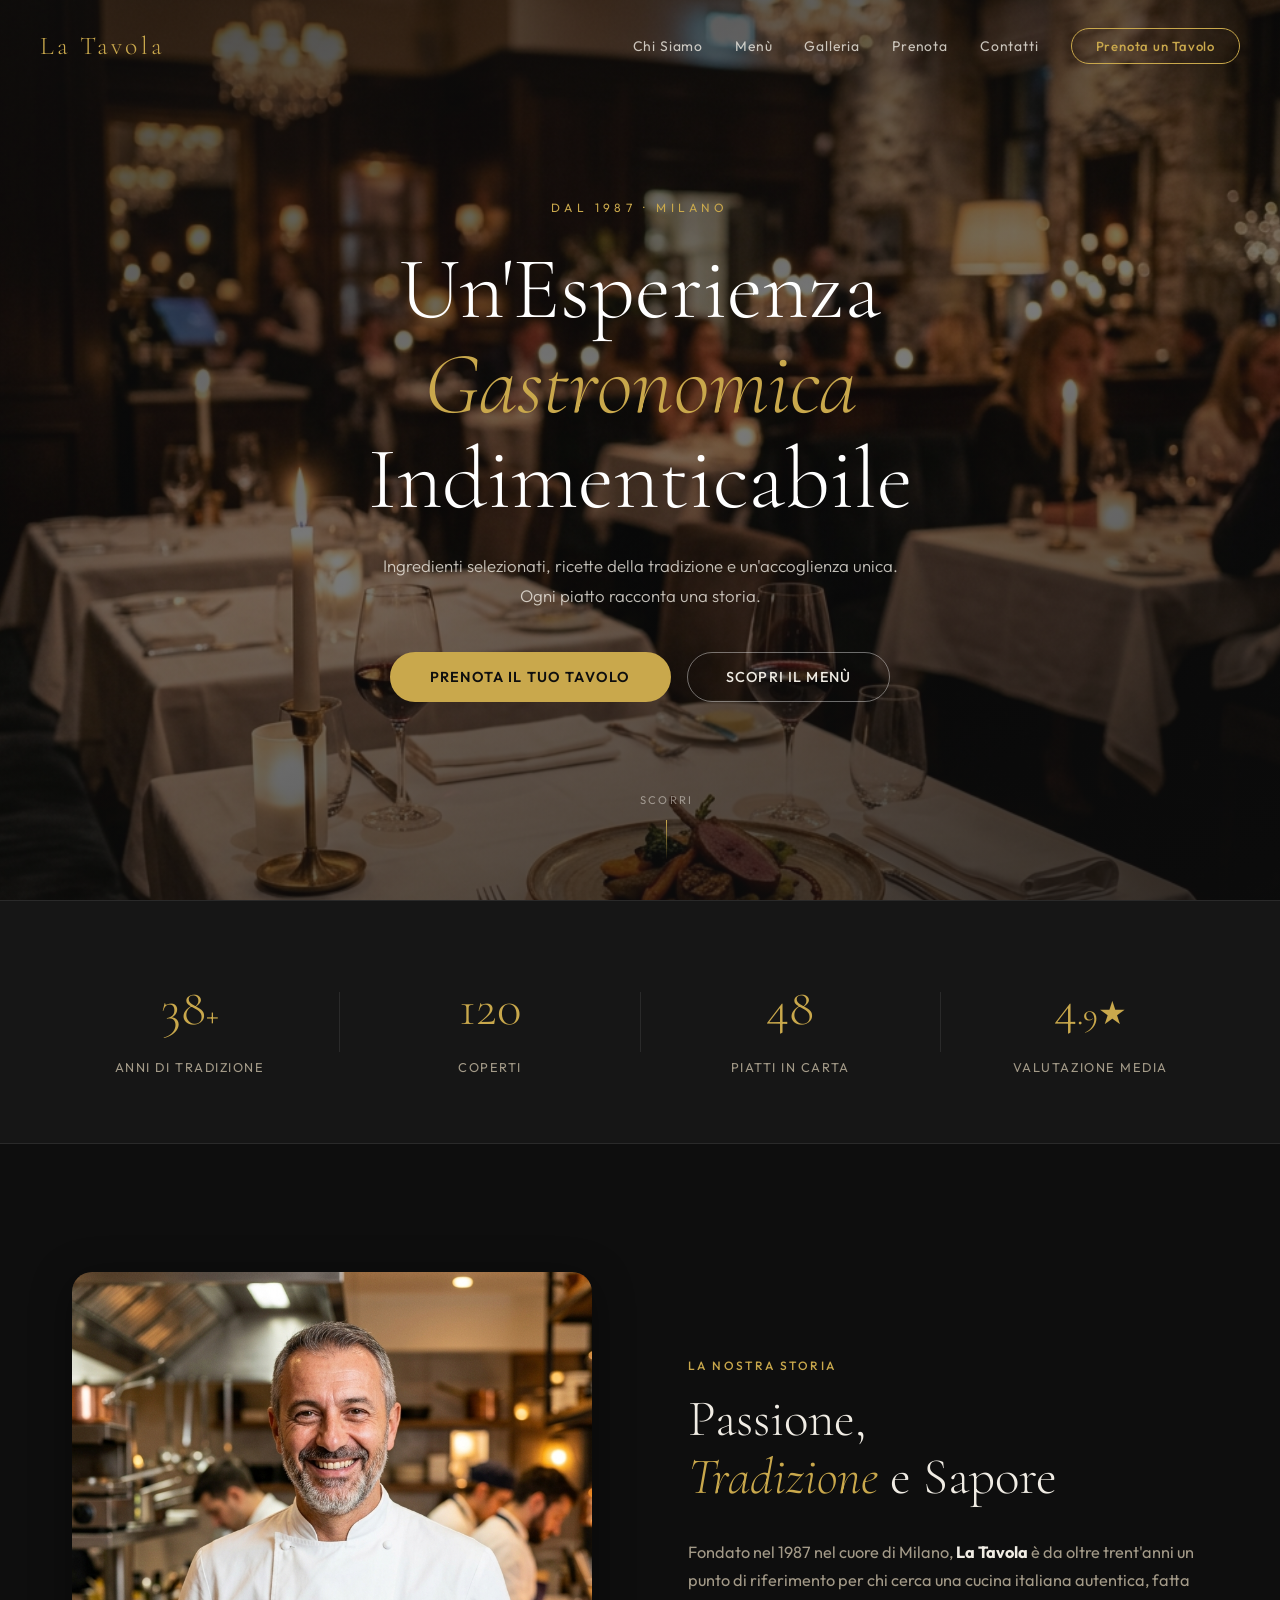
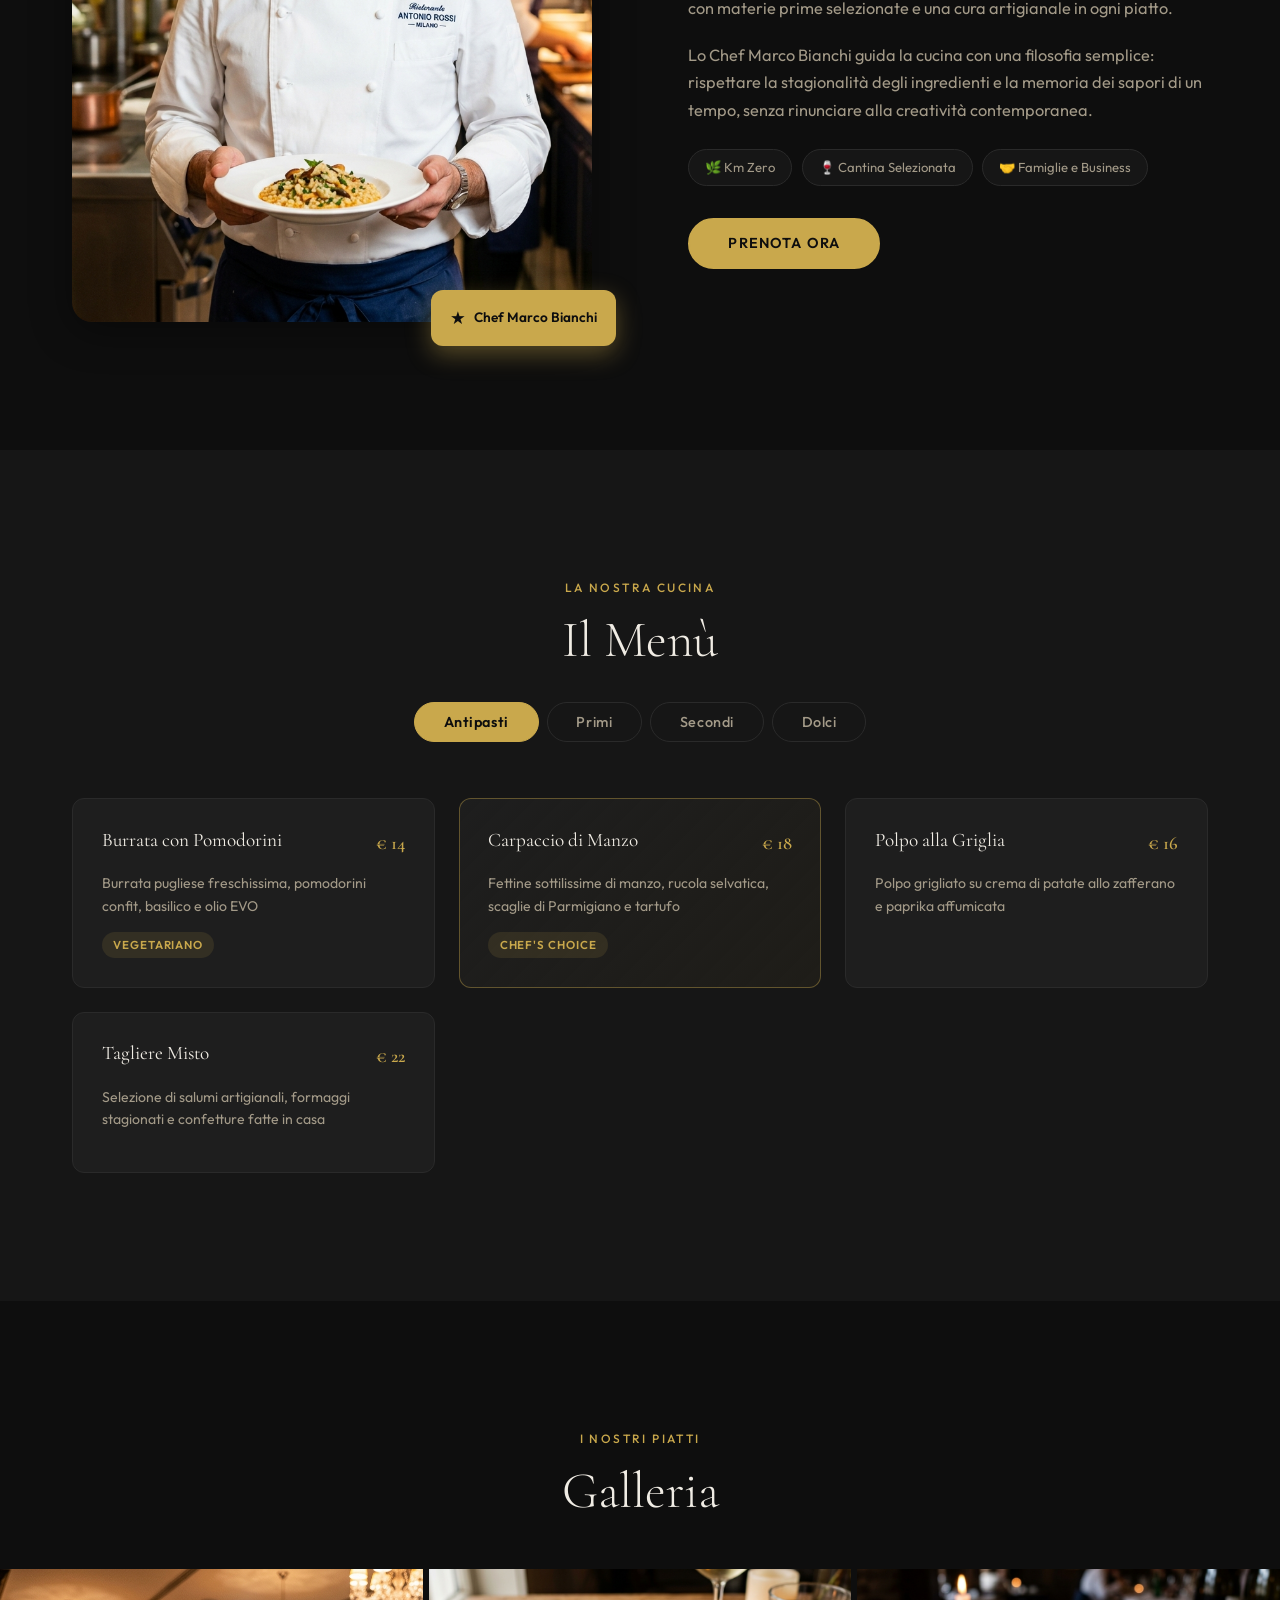
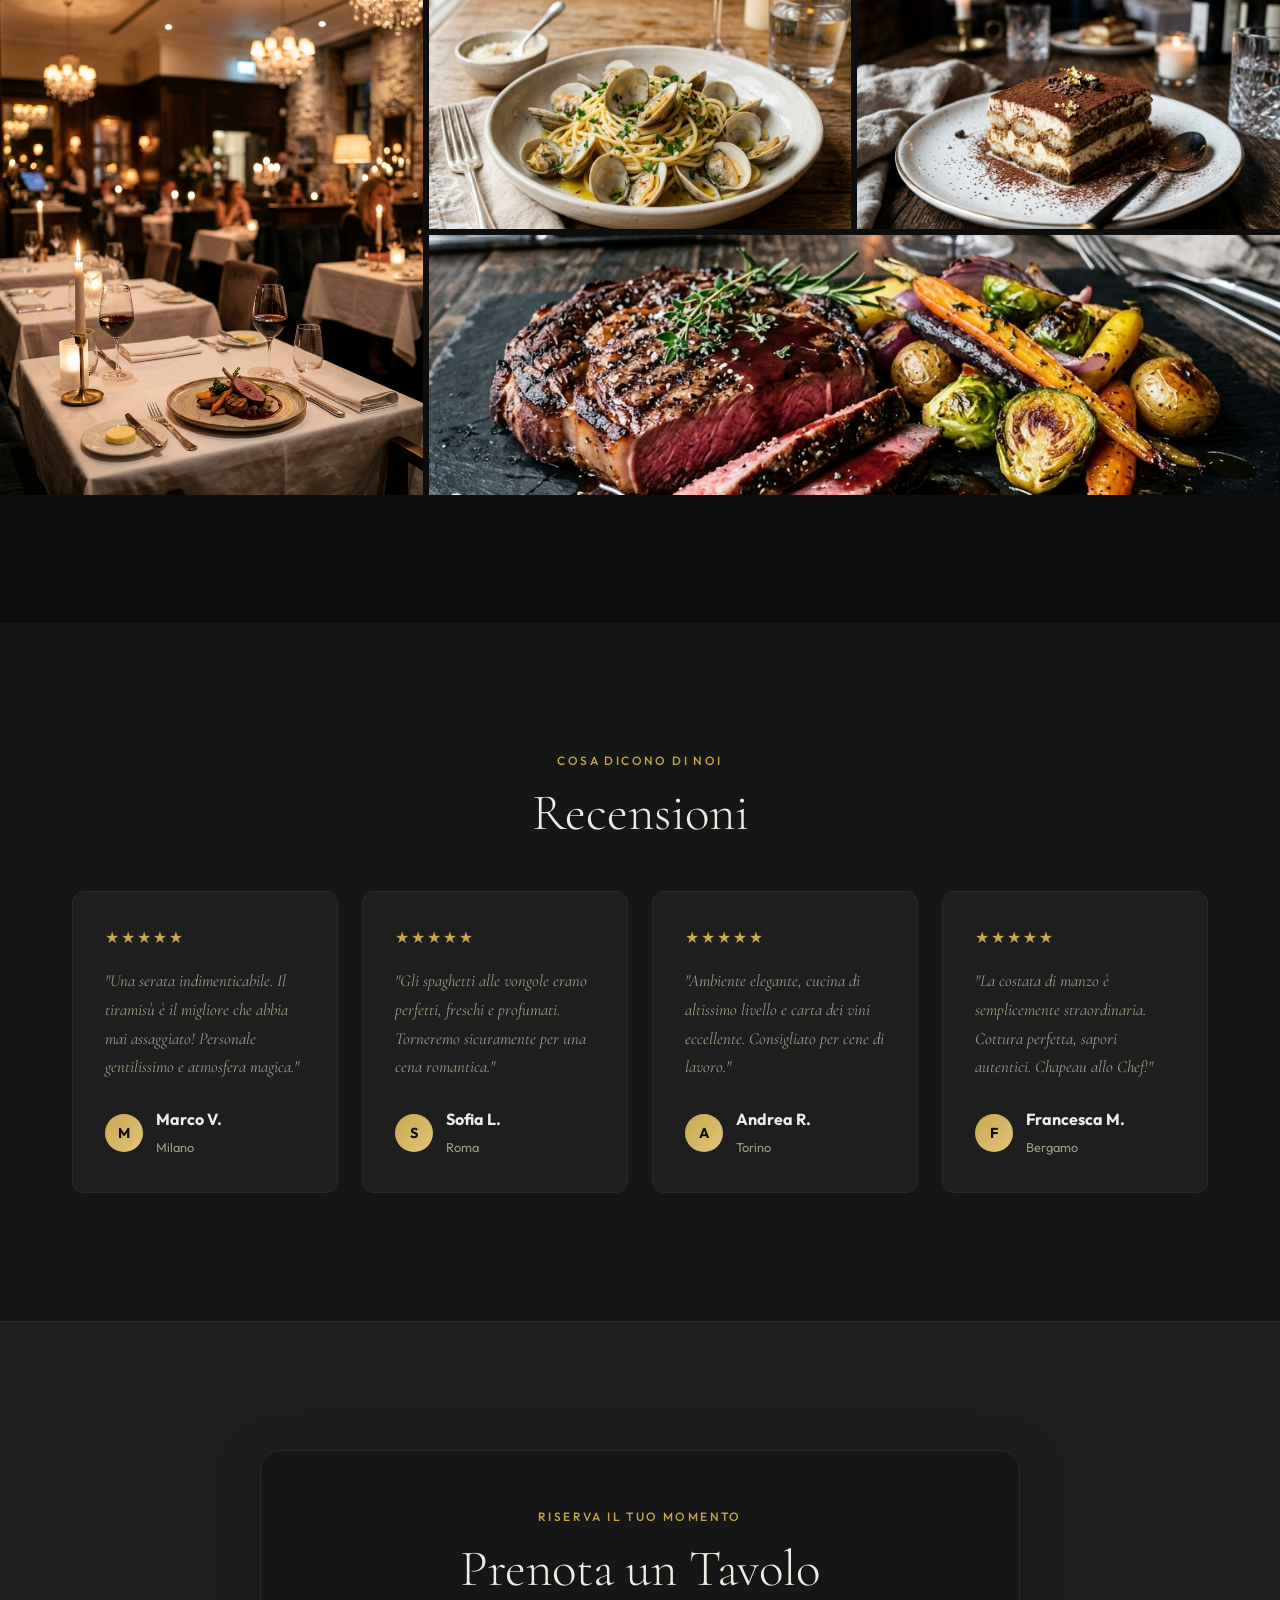
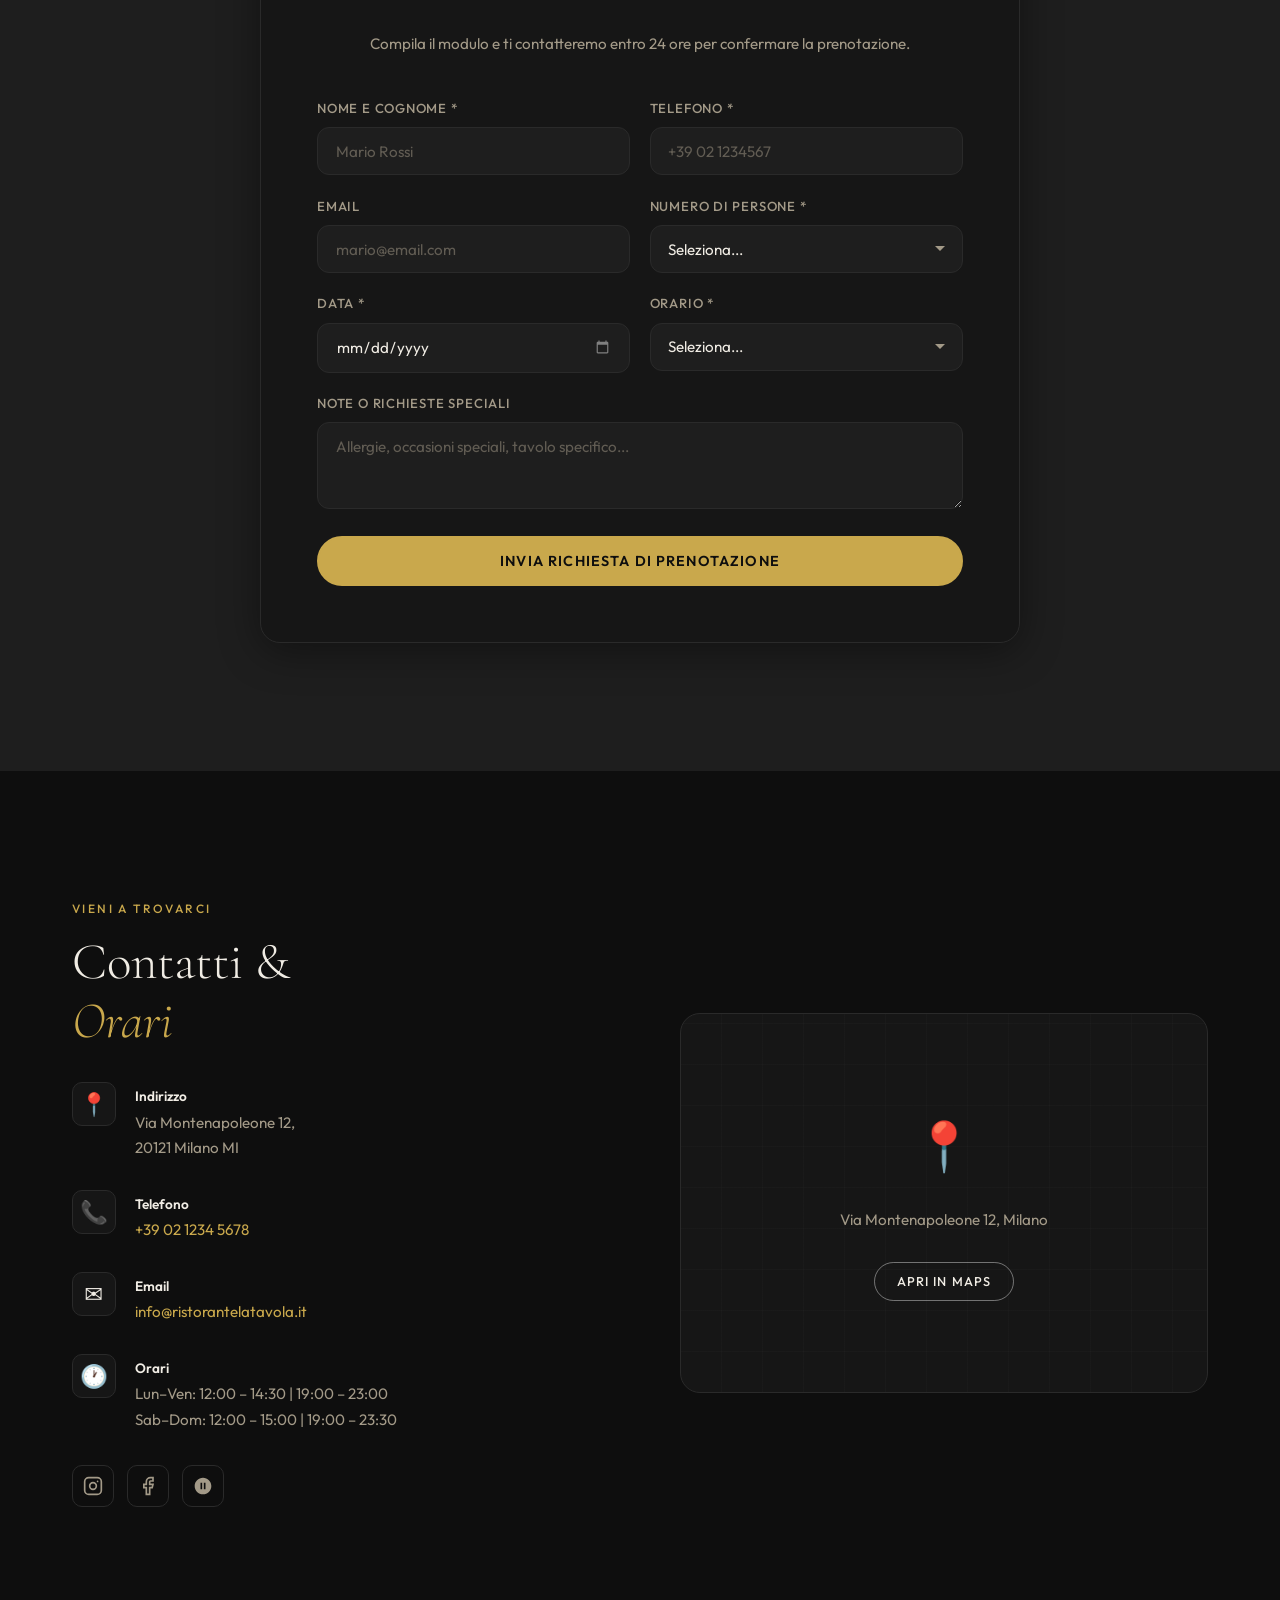
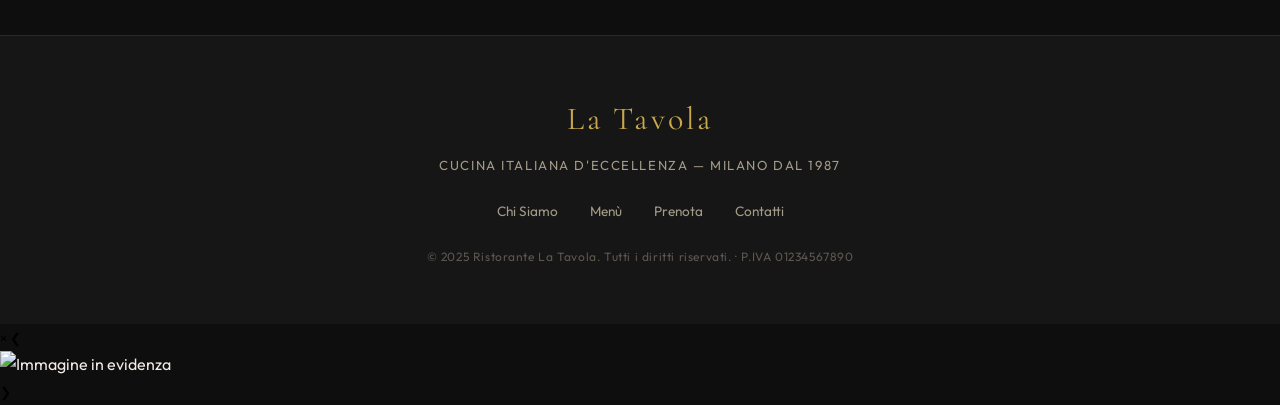
==== index.html @ b72cab9e "Initial commit: Sito Ristorante La Tavola con galleria interattiva" ====
<!DOCTYPE html>
<html lang="it">
<head>
  <meta charset="UTF-8" />
  <meta name="viewport" content="width=device-width, initial-scale=1.0" />
  <title>Ristorante La Tavola — Cucina Italiana d'Eccellenza</title>
  <meta name="description" content="Ristorante La Tavola: cucina italiana autentica nel cuore della città. Prenota il tuo tavolo e vivi un'esperienza gastronomica indimenticabile." />
  <link rel="preconnect" href="https://fonts.googleapis.com" />
  <link rel="preconnect" href="https://fonts.gstatic.com" crossorigin />
  <link href="https://fonts.googleapis.com/css2?family=Cormorant+Garamond:ital,wght@0,300;0,400;0,600;1,300;1,400&family=Outfit:wght@300;400;500;600&display=swap" rel="stylesheet" />
  <link rel="stylesheet" href="style.css" />
</head>
<body>

  <!-- ═══════════════════════════════ NAVBAR ═══════════════════════════════ -->
  <nav class="navbar" id="navbar">
    <div class="nav-inner">
      <a class="nav-logo" href="#hero">La Tavola</a>
      <ul class="nav-links" id="nav-links">
        <li><a href="#about">Chi Siamo</a></li>
        <li><a href="#menu">Menù</a></li>
        <li><a href="#gallery">Galleria</a></li>
        <li><a href="#reservation">Prenota</a></li>
        <li><a href="#contact">Contatti</a></li>
      </ul>
      <button class="nav-cta" onclick="scrollToSection('reservation')">Prenota un Tavolo</button>
      <button class="hamburger" id="hamburger" aria-label="Menu" onclick="toggleMenu()">
        <span></span><span></span><span></span>
      </button>
    </div>
  </nav>

  <!-- ═══════════════════════════════ HERO ════════════════════════════════ -->
  <section class="hero" id="hero">
    <div class="hero-overlay"></div>
    <img class="hero-bg" src="images/hero.png" alt="Sala del ristorante La Tavola" loading="eager" />
    <div class="hero-content">
      <p class="hero-eyebrow">Dal 1987 · Milano</p>
      <h1 class="hero-title">Un'Esperienza<br /><em>Gastronomica</em><br />Indimenticabile</h1>
      <p class="hero-sub">Ingredienti selezionati, ricette della tradizione e un'accoglienza unica.<br />Ogni piatto racconta una storia.</p>
      <div class="hero-actions">
        <button class="btn-primary" onclick="scrollToSection('reservation')">Prenota il Tuo Tavolo</button>
        <button class="btn-ghost" onclick="scrollToSection('menu')">Scopri il Menù</button>
      </div>
    </div>
    <div class="hero-scroll-hint">
      <span>Scorri</span>
      <div class="scroll-line"></div>
    </div>
  </section>

  <!-- ═══════════════════════════════ STATS ═══════════════════════════════ -->
  <section class="stats-bar">
    <div class="stats-inner">
      <div class="stat-item">
        <span class="stat-num" data-target="38">0</span><span class="stat-suffix">+</span>
        <p>Anni di Tradizione</p>
      </div>
      <div class="stat-divider"></div>
      <div class="stat-item">
        <span class="stat-num" data-target="120">0</span><span class="stat-suffix"></span>
        <p>Coperti</p>
      </div>
      <div class="stat-divider"></div>
      <div class="stat-item">
        <span class="stat-num" data-target="48">0</span><span class="stat-suffix"></span>
        <p>Piatti in Carta</p>
      </div>
      <div class="stat-divider"></div>
      <div class="stat-item">
        <span class="stat-num" data-target="4">0</span><span class="stat-suffix">.9★</span>
        <p>Valutazione Media</p>
      </div>
    </div>
  </section>

  <!-- ═══════════════════════════════ ABOUT ═══════════════════════════════ -->
  <section class="about" id="about">
    <div class="container">
      <div class="about-grid">
        <div class="about-img-wrap">
          <img src="images/chef.png" alt="Lo Chef Marco Bianchi" class="about-img" loading="lazy" />
          <div class="about-badge">
            <span class="badge-icon">★</span>
            <span>Chef Marco Bianchi</span>
          </div>
        </div>
        <div class="about-text">
          <p class="section-eyebrow">La Nostra Storia</p>
          <h2 class="section-title">Passione,<br /><em>Tradizione</em> e Sapore</h2>
          <p class="about-desc">Fondato nel 1987 nel cuore di Milano, <strong>La Tavola</strong> è da oltre trent'anni un punto di riferimento per chi cerca una cucina italiana autentica, fatta con materie prime selezionate e una cura artigianale in ogni piatto.</p>
          <p class="about-desc">Lo Chef Marco Bianchi guida la cucina con una filosofia semplice: rispettare la stagionalità degli ingredienti e la memoria dei sapori di un tempo, senza rinunciare alla creatività contemporanea.</p>
          <div class="about-values">
            <div class="value-pill">🌿 Km Zero</div>
            <div class="value-pill">🍷 Cantina Selezionata</div>
            <div class="value-pill">🤝 Famiglie e Business</div>
          </div>
          <button class="btn-primary" onclick="scrollToSection('reservation')" style="margin-top:2rem">Prenota Ora</button>
        </div>
      </div>
    </div>
  </section>

  <!-- ═══════════════════════════════ MENU ════════════════════════════════ -->
  <section class="menu-section" id="menu">
    <div class="container">
      <p class="section-eyebrow center">La Nostra Cucina</p>
      <h2 class="section-title center">Il Menù</h2>
      <div class="menu-tabs" role="tablist">
        <button class="tab-btn active" role="tab" onclick="switchTab(this,'antipasti')" id="tab-antipasti">Antipasti</button>
        <button class="tab-btn" role="tab" onclick="switchTab(this,'primi')" id="tab-primi">Primi</button>
        <button class="tab-btn" role="tab" onclick="switchTab(this,'secondi')" id="tab-secondi">Secondi</button>
        <button class="tab-btn" role="tab" onclick="switchTab(this,'dolci')" id="tab-dolci">Dolci</button>
      </div>

      <!-- Antipasti -->
      <div class="tab-panel active" id="antipasti">
        <div class="menu-cards">
          <div class="menu-card">
            <div class="menu-card-header">
              <h3>Burrata con Pomodorini</h3>
              <span class="price">€ 14</span>
            </div>
            <p>Burrata pugliese freschissima, pomodorini confit, basilico e olio EVO</p>
            <span class="menu-tag">Vegetariano</span>
          </div>
          <div class="menu-card featured">
            <div class="menu-card-header">
              <h3>Carpaccio di Manzo</h3>
              <span class="price">€ 18</span>
            </div>
            <p>Fettine sottilissime di manzo, rucola selvatica, scaglie di Parmigiano e tartufo</p>
            <span class="menu-tag">Chef's Choice</span>
          </div>
          <div class="menu-card">
            <div class="menu-card-header">
              <h3>Polpo alla Griglia</h3>
              <span class="price">€ 16</span>
            </div>
            <p>Polpo grigliato su crema di patate allo zafferano e paprika affumicata</p>
          </div>
          <div class="menu-card">
            <div class="menu-card-header">
              <h3>Tagliere Misto</h3>
              <span class="price">€ 22</span>
            </div>
            <p>Selezione di salumi artigianali, formaggi stagionati e confetture fatte in casa</p>
          </div>
        </div>
      </div>

      <!-- Primi -->
      <div class="tab-panel" id="primi">
        <div class="menu-cards">
          <div class="menu-card featured" style="--img:url('images/pasta.png')">
            <div class="menu-card-header">
              <h3>Spaghetti alle Vongole</h3>
              <span class="price">€ 22</span>
            </div>
            <p>Spaghetti di Gragnano, vongole veraci, prezzemolo e aglio DOP</p>
            <span class="menu-tag">Chef's Choice</span>
          </div>
          <div class="menu-card">
            <div class="menu-card-header">
              <h3>Risotto ai Funghi Porcini</h3>
              <span class="price">€ 20</span>
            </div>
            <p>Riso Carnaroli, porcini freschi o secchi, burro di malga e Parmigiano 36 mesi</p>
            <span class="menu-tag">Vegetariano</span>
          </div>
          <div class="menu-card">
            <div class="menu-card-header">
              <h3>Tagliatelle al Ragù</h3>
              <span class="price">€ 18</span>
            </div>
            <p>Pasta all'uovo sfogliata a mano, ragù di carne mista cotto 6 ore</p>
          </div>
          <div class="menu-card">
            <div class="menu-card-header">
              <h3>Pasta e Fagioli</h3>
              <span class="price">€ 15</span>
            </div>
            <p>Ricetta della tradizione, fagioli borlotti, rosmarino e olio piccante</p>
          </div>
        </div>
      </div>

      <!-- Secondi -->
      <div class="tab-panel" id="secondi">
        <div class="menu-cards">
          <div class="menu-card featured">
            <div class="menu-card-header">
              <h3>Costata di Manzo</h3>
              <span class="price">€ 38</span>
            </div>
            <p>Costata irlandese alla griglia con verdure arrostite e riduzione al vino rosso</p>
            <span class="menu-tag">Chef's Choice</span>
          </div>
          <div class="menu-card">
            <div class="menu-card-header">
              <h3>Branzino al Cartoccio</h3>
              <span class="price">€ 28</span>
            </div>
            <p>Branzino del Mediterraneo, capperi, olive, pomodorini e erbe aromatiche</p>
          </div>
          <div class="menu-card">
            <div class="menu-card-header">
              <h3>Pollo alla Cacciatora</h3>
              <span class="price">€ 22</span>
            </div>
            <p>Pollo ruspante, pomodoro, rosmarino, olive e peperoni aromatici</p>
          </div>
          <div class="menu-card">
            <div class="menu-card-header">
              <h3>Scaloppine al Limone</h3>
              <span class="price">€ 24</span>
            </div>
            <p>Vitello piemontese, succo di limone biologico, prezzemolo e capperi</p>
          </div>
        </div>
      </div>

      <!-- Dolci -->
      <div class="tab-panel" id="dolci">
        <div class="menu-cards">
          <div class="menu-card featured">
            <div class="menu-card-header">
              <h3>Tiramisù della Casa</h3>
              <span class="price">€ 10</span>
            </div>
            <p>Ricetta originale con savoiardi, mascarpone, caffè espresso e cacao amaro</p>
            <span class="menu-tag">Chef's Choice</span>
          </div>
          <div class="menu-card">
            <div class="menu-card-header">
              <h3>Panna Cotta</h3>
              <span class="price">€ 9</span>
            </div>
            <p>Panna cotta alla vaniglia Bourbon con coulis di frutti di bosco freschi</p>
            <span class="menu-tag">Vegetariano</span>
          </div>
          <div class="menu-card">
            <div class="menu-card-header">
              <h3>Cannolo Siciliano</h3>
              <span class="price">€ 8</span>
            </div>
            <p>Cialda croccante, ricotta di pecora, gocce di cioccolato e scorza d'arancio</p>
          </div>
          <div class="menu-card">
            <div class="menu-card-header">
              <h3>Selezione di Gelati</h3>
              <span class="price">€ 7</span>
            </div>
            <p>Tre palline di gelato artigianale del giorno con cialda e salsa calda</p>
          </div>
        </div>
      </div>
    </div>
  </section>

  <!-- ═══════════════════════════════ GALLERY ══════════════════════════════ -->
  <section class="gallery-section" id="gallery">
    <p class="section-eyebrow center">I Nostri Piatti</p>
    <h2 class="section-title center">Galleria</h2>
    <div class="gallery-grid">
      <div class="gallery-item tall" onclick="openLightbox('sala')">
        <img src="images/hero.png" alt="Sala ristorante" loading="lazy" />
        <div class="gallery-overlay"><span>La Sala</span></div>
      </div>
      <div class="gallery-item" onclick="openLightbox('vongole')">
        <img src="images/pasta.png" alt="Spaghetti alle vongole" loading="lazy" />
        <div class="gallery-overlay"><span>Spaghetti alle Vongole</span></div>
      </div>
      <div class="gallery-item" onclick="openLightbox('tiramisu')">
        <img src="images/dessert.png" alt="Tiramisù" loading="lazy" />
        <div class="gallery-overlay"><span>Tiramisù della Casa</span></div>
      </div>
      <div class="gallery-item wide" onclick="openLightbox('costata')">
        <img src="images/steak.png" alt="Costata di manzo" loading="lazy" />
        <div class="gallery-overlay"><span>Costata di Manzo</span></div>
      </div>
    </div>
  </section>

  <!-- ═══════════════════════════════ REVIEWS ════════════════════════════ -->
  <section class="reviews-section">
    <div class="container">
      <p class="section-eyebrow center">Cosa Dicono di Noi</p>
      <h2 class="section-title center">Recensioni</h2>
      <div class="reviews-track" id="reviews-track">
        <div class="review-card">
          <div class="review-stars">★★★★★</div>
          <p>"Una serata indimenticabile. Il tiramisù è il migliore che abbia mai assaggiato! Personale gentilissimo e atmosfera magica."</p>
          <div class="review-author">
            <div class="review-avatar">M</div>
            <div><strong>Marco V.</strong><br /><small>Milano</small></div>
          </div>
        </div>
        <div class="review-card">
          <div class="review-stars">★★★★★</div>
          <p>"Gli spaghetti alle vongole erano perfetti, freschi e profumati. Torneremo sicuramente per una cena romantica."</p>
          <div class="review-author">
            <div class="review-avatar">S</div>
            <div><strong>Sofia L.</strong><br /><small>Roma</small></div>
          </div>
        </div>
        <div class="review-card">
          <div class="review-stars">★★★★★</div>
          <p>"Ambiente elegante, cucina di altissimo livello e carta dei vini eccellente. Consigliato per cene di lavoro."</p>
          <div class="review-author">
            <div class="review-avatar">A</div>
            <div><strong>Andrea R.</strong><br /><small>Torino</small></div>
          </div>
        </div>
        <div class="review-card">
          <div class="review-stars">★★★★★</div>
          <p>"La costata di manzo è semplicemente straordinaria. Cottura perfetta, sapori autentici. Chapeau allo Chef!"</p>
          <div class="review-author">
            <div class="review-avatar">F</div>
            <div><strong>Francesca M.</strong><br /><small>Bergamo</small></div>
          </div>
        </div>
      </div>
      <div class="review-dots" id="review-dots"></div>
    </div>
  </section>

  <!-- ═══════════════════════════════ RESERVATION ══════════════════════════ -->
  <section class="reservation-section" id="reservation">
    <div class="reservation-overlay"></div>
    <div class="container">
      <div class="reservation-box">
        <p class="section-eyebrow center">Riserva il Tuo Momento</p>
        <h2 class="section-title center">Prenota un Tavolo</h2>
        <p class="reservation-sub center">Compila il modulo e ti contatteremo entro 24 ore per confermare la prenotazione.</p>
        <form class="reservation-form" id="reservation-form" onsubmit="handleReservation(event)">
          <div class="form-row">
            <div class="form-group">
              <label for="r-name">Nome e Cognome *</label>
              <input type="text" id="r-name" name="name" placeholder="Mario Rossi" required />
            </div>
            <div class="form-group">
              <label for="r-phone">Telefono *</label>
              <input type="tel" id="r-phone" name="phone" placeholder="+39 02 1234567" required />
            </div>
          </div>
          <div class="form-row">
            <div class="form-group">
              <label for="r-email">Email</label>
              <input type="email" id="r-email" name="email" placeholder="mario@email.com" />
            </div>
            <div class="form-group">
              <label for="r-guests">Numero di Persone *</label>
              <select id="r-guests" name="guests" required>
                <option value="">Seleziona...</option>
                <option value="1">1 Persona</option>
                <option value="2">2 Persone</option>
                <option value="3">3 Persone</option>
                <option value="4">4 Persone</option>
                <option value="5">5 Persone</option>
                <option value="6">6 Persone</option>
                <option value="7+">7+ Persone</option>
              </select>
            </div>
          </div>
          <div class="form-row">
            <div class="form-group">
              <label for="r-date">Data *</label>
              <input type="date" id="r-date" name="date" required />
            </div>
            <div class="form-group">
              <label for="r-time">Orario *</label>
              <select id="r-time" name="time" required>
                <option value="">Seleziona...</option>
                <option value="12:00">12:00</option>
                <option value="12:30">12:30</option>
                <option value="13:00">13:00</option>
                <option value="13:30">13:30</option>
                <option value="19:00">19:00</option>
                <option value="19:30">19:30</option>
                <option value="20:00">20:00</option>
                <option value="20:30">20:30</option>
                <option value="21:00">21:00</option>
                <option value="21:30">21:30</option>
              </select>
            </div>
          </div>
          <div class="form-group full-width">
            <label for="r-notes">Note o Richieste Speciali</label>
            <textarea id="r-notes" name="notes" rows="3" placeholder="Allergie, occasioni speciali, tavolo specifico..."></textarea>
          </div>
          <button type="submit" class="btn-primary btn-full" id="submit-btn">Invia Richiesta di Prenotazione</button>
        </form>
        <div class="form-success" id="form-success" style="display:none">
          <div class="success-icon">✓</div>
          <h3>Richiesta Inviata!</h3>
          <p>Grazie per aver scelto La Tavola. Ti contatteremo presto per confermare la tua prenotazione.</p>
        </div>
      </div>
    </div>
  </section>

  <!-- ═══════════════════════════════ CONTACT ══════════════════════════════ -->
  <section class="contact-section" id="contact">
    <div class="container">
      <div class="contact-grid">
        <div class="contact-info">
          <p class="section-eyebrow">Vieni a Trovarci</p>
          <h2 class="section-title">Contatti &<br /><em>Orari</em></h2>
          <div class="contact-items">
            <div class="contact-item">
              <div class="contact-icon">📍</div>
              <div>
                <strong>Indirizzo</strong>
                <p>Via Montenapoleone 12,<br />20121 Milano MI</p>
              </div>
            </div>
            <div class="contact-item">
              <div class="contact-icon">📞</div>
              <div>
                <strong>Telefono</strong>
                <p><a href="tel:+390212345678">+39 02 1234 5678</a></p>
              </div>
            </div>
            <div class="contact-item">
              <div class="contact-icon">✉️</div>
              <div>
                <strong>Email</strong>
                <p><a href="mailto:info@ristorantelatavola.it">info@ristorantelatavola.it</a></p>
              </div>
            </div>
            <div class="contact-item">
              <div class="contact-icon">🕐</div>
              <div>
                <strong>Orari</strong>
                <p>Lun–Ven: 12:00 – 14:30 | 19:00 – 23:00<br />Sab–Dom: 12:00 – 15:00 | 19:00 – 23:30</p>
              </div>
            </div>
          </div>
          <div class="social-links">
            <a href="#" class="social-btn" aria-label="Instagram">
              <svg viewBox="0 0 24 24" fill="none" stroke="currentColor" stroke-width="2" width="20" height="20"><rect x="2" y="2" width="20" height="20" rx="5"/><circle cx="12" cy="12" r="4"/><circle cx="17.5" cy="6.5" r="1" fill="currentColor" stroke="none"/></svg>
            </a>
            <a href="#" class="social-btn" aria-label="Facebook">
              <svg viewBox="0 0 24 24" fill="none" stroke="currentColor" stroke-width="2" width="20" height="20"><path d="M18 2h-3a5 5 0 0 0-5 5v3H7v4h3v8h4v-8h3l1-4h-4V7a1 1 0 0 1 1-1h3z"/></svg>
            </a>
            <a href="#" class="social-btn" aria-label="TripAdvisor">
              <svg viewBox="0 0 24 24" fill="currentColor" width="20" height="20"><path d="M12 2C6.48 2 2 6.48 2 12s4.48 10 10 10 10-4.48 10-10S17.52 2 12 2zm-1 14H9V8h2v8zm4 0h-2V8h2v8z"/></svg>
            </a>
          </div>
        </div>
        <div class="map-container">
          <div class="map-placeholder">
            <div class="map-pin">📍</div>
            <p>Via Montenapoleone 12, Milano</p>
            <a href="https://maps.google.com/?q=Via+Montenapoleone+12+Milano" target="_blank" class="btn-ghost small">Apri in Maps</a>
          </div>
        </div>
      </div>
    </div>
  </section>

  <!-- ═══════════════════════════════ FOOTER ═══════════════════════════════ -->
  <footer class="footer">
    <div class="footer-inner">
      <div class="footer-logo">La Tavola</div>
      <p class="footer-tagline">Cucina Italiana d'Eccellenza — Milano dal 1987</p>
      <div class="footer-links">
        <a href="#about">Chi Siamo</a>
        <a href="#menu">Menù</a>
        <a href="#reservation">Prenota</a>
        <a href="#contact">Contatti</a>
      </div>
      <p class="footer-copy">© 2025 Ristorante La Tavola. Tutti i diritti riservati. · P.IVA 01234567890</p>
    </div>
  </footer>

  <!-- ═══════════════════════════════ LIGHTBOX ══════════════════════════════ -->
  <div id="lightbox" class="lightbox">
    <div class="lightbox-overlay" onclick="closeLightbox()"></div>
    <div class="lightbox-content">
      <button class="lightbox-close" onclick="closeLightbox()" aria-label="Chiudi">&times;</button>
      <button class="lightbox-prev" id="lightbox-prev" onclick="changeImage(-1)" aria-label="Immagine precedente">&#10094;</button>
      <img id="lightbox-img" src="" alt="Immagine in evidenza" />
      <button class="lightbox-next" id="lightbox-next" onclick="changeImage(1)" aria-label="Immagine successiva">&#10095;</button>
      <div id="lightbox-caption" class="lightbox-caption"></div>
    </div>
  </div>

  <script src="script.js"></script>
</body>
</html>
---- style.css ----
/* ─────────────────────────────────────────────────────────────────────────
   DESIGN TOKENS
───────────────────────────────────────────────────────────────────────── */
:root {
  --gold:      #c9a84c;
  --gold-lt:   #e2c57f;
  --dark:      #0e0e0e;
  --dark-2:    #161616;
  --dark-3:    #1e1e1e;
  --dark-4:    #2a2a2a;
  --text:      #f0ece4;
  --text-muted:#a39a88;
  --white:     #ffffff;
  --ff-serif:  'Cormorant Garamond', Georgia, serif;
  --ff-sans:   'Outfit', system-ui, sans-serif;
  --radius:    12px;
  --radius-lg: 20px;
  --transition:0.35s cubic-bezier(0.4, 0, 0.2, 1);
  --shadow:    0 8px 40px rgba(0,0,0,0.4);
  --shadow-gold: 0 0 30px rgba(201,168,76,0.15);
  --max-w:     1200px;
}

/* ─────────────────────────────────────────────────────────────────────────
   RESET & BASE
───────────────────────────────────────────────────────────────────────── */
*, *::before, *::after { box-sizing: border-box; margin: 0; padding: 0; }

html { scroll-behavior: smooth; font-size: 16px; }

body {
  font-family: var(--ff-sans);
  background: var(--dark);
  color: var(--text);
  line-height: 1.7;
  overflow-x: hidden;
}

img { display: block; width: 100%; object-fit: cover; }
a { color: inherit; text-decoration: none; }
button { font-family: var(--ff-sans); cursor: pointer; border: none; background: none; }

/* ─────────────────────────────────────────────────────────────────────────
   UTILITY
───────────────────────────────────────────────────────────────────────── */
.container { max-width: var(--max-w); margin: 0 auto; padding: 0 2rem; }
.center { text-align: center; }

.section-eyebrow {
  font-family: var(--ff-sans);
  font-size: .75rem;
  font-weight: 500;
  letter-spacing: .2em;
  text-transform: uppercase;
  color: var(--gold);
  margin-bottom: .8rem;
  display: block;
}

.section-title {
  font-family: var(--ff-serif);
  font-size: clamp(2.2rem, 4vw, 3.2rem);
  font-weight: 300;
  color: var(--text);
  line-height: 1.15;
  margin-bottom: 2rem;
}
.section-title em {
  font-style: italic;
  color: var(--gold);
}

.btn-primary {
  display: inline-block;
  padding: .9rem 2.4rem;
  background: var(--gold);
  color: var(--dark);
  font-family: var(--ff-sans);
  font-weight: 600;
  font-size: .9rem;
  letter-spacing: .08em;
  text-transform: uppercase;
  border-radius: 50px;
  border: 2px solid var(--gold);
  transition: var(--transition);
}
.btn-primary:hover {
  background: transparent;
  color: var(--gold);
  transform: translateY(-2px);
  box-shadow: 0 8px 24px rgba(201,168,76,.25);
}

.btn-ghost {
  display: inline-block;
  padding: .9rem 2.4rem;
  background: transparent;
  color: var(--text);
  font-family: var(--ff-sans);
  font-weight: 500;
  font-size: .9rem;
  letter-spacing: .08em;
  text-transform: uppercase;
  border-radius: 50px;
  border: 1.5px solid rgba(255,255,255,.4);
  transition: var(--transition);
}
.btn-ghost:hover {
  border-color: var(--gold);
  color: var(--gold);
  transform: translateY(-2px);
}
.btn-ghost.small {
  padding: .5rem 1.4rem;
  font-size: .8rem;
  margin-top: 1rem;
}

/* ─────────────────────────────────────────────────────────────────────────
   NAVBAR
───────────────────────────────────────────────────────────────────────── */
.navbar {
  position: fixed;
  top: 0; left: 0; right: 0;
  z-index: 1000;
  padding: 1.5rem 2rem;
  transition: background var(--transition), padding var(--transition), backdrop-filter var(--transition);
}
.navbar.scrolled {
  background: rgba(14,14,14,.92);
  backdrop-filter: blur(18px);
  -webkit-backdrop-filter: blur(18px);
  padding: .9rem 2rem;
  border-bottom: 1px solid rgba(201,168,76,.15);
}

.nav-inner {
  max-width: var(--max-w);
  margin: 0 auto;
  display: flex;
  align-items: center;
  gap: 2rem;
}

.nav-logo {
  font-family: var(--ff-serif);
  font-size: 1.6rem;
  font-weight: 300;
  letter-spacing: .12em;
  color: var(--gold);
  flex-shrink: 0;
  margin-right: auto;
}

.nav-links {
  display: flex;
  list-style: none;
  gap: 2rem;
  align-items: center;
}
.nav-links a {
  font-size: .87rem;
  font-weight: 400;
  letter-spacing: .06em;
  color: rgba(240,236,228,.8);
  transition: color .2s;
  position: relative;
}
.nav-links a::after {
  content: '';
  position: absolute;
  left: 0; bottom: -3px;
  height: 1px; width: 0;
  background: var(--gold);
  transition: width .3s;
}
.nav-links a:hover { color: var(--gold); }
.nav-links a:hover::after { width: 100%; }

.nav-cta {
  padding: .55rem 1.5rem;
  border: 1.5px solid var(--gold);
  color: var(--gold);
  border-radius: 50px;
  font-size: .82rem;
  font-weight: 500;
  letter-spacing: .06em;
  transition: var(--transition);
  flex-shrink: 0;
}
.nav-cta:hover { background: var(--gold); color: var(--dark); }

.hamburger {
  display: none;
  flex-direction: column;
  gap: 5px;
  padding: 4px;
  flex-shrink: 0;
}
.hamburger span {
  display: block;
  width: 24px; height: 2px;
  background: var(--text);
  border-radius: 2px;
  transition: var(--transition);
}

/* ─────────────────────────────────────────────────────────────────────────
   HERO
───────────────────────────────────────────────────────────────────────── */
.hero {
  position: relative;
  height: 100svh;
  min-height: 640px;
  display: flex;
  align-items: center;
  justify-content: center;
  overflow: hidden;
}

.hero-bg {
  position: absolute;
  inset: 0;
  height: 100%;
  object-fit: cover;
  transform: scale(1.05);
  animation: heroZoom 12s ease-in-out infinite alternate;
}

@keyframes heroZoom {
  from { transform: scale(1.05); }
  to   { transform: scale(1.12); }
}

.hero-overlay {
  position: absolute;
  inset: 0;
  background: linear-gradient(
    160deg,
    rgba(14,14,14,.75) 0%,
    rgba(14,14,14,.55) 50%,
    rgba(14,14,14,.8) 100%
  );
  z-index: 1;
}

.hero-content {
  position: relative;
  z-index: 2;
  text-align: center;
  padding: 0 1.5rem;
  max-width: 800px;
}

.hero-eyebrow {
  font-size: .75rem;
  letter-spacing: .35em;
  text-transform: uppercase;
  color: var(--gold);
  margin-bottom: 1.5rem;
  animation: fadeUp .8s ease both;
}

.hero-title {
  font-family: var(--ff-serif);
  font-size: clamp(3rem, 7vw, 5.5rem);
  font-weight: 300;
  line-height: 1.08;
  color: var(--white);
  margin-bottom: 1.5rem;
  animation: fadeUp .9s .1s ease both;
}
.hero-title em {
  font-style: italic;
  color: var(--gold);
}

.hero-sub {
  font-size: 1.05rem;
  font-weight: 300;
  color: rgba(240,236,228,.8);
  margin-bottom: 2.5rem;
  animation: fadeUp 1s .2s ease both;
  line-height: 1.8;
}

.hero-actions {
  display: flex;
  gap: 1rem;
  justify-content: center;
  flex-wrap: wrap;
  animation: fadeUp 1s .3s ease both;
}

.hero-scroll-hint {
  position: absolute;
  bottom: 2.5rem;
  left: 50%;
  transform: translateX(-50%);
  z-index: 2;
  display: flex;
  flex-direction: column;
  align-items: center;
  gap: .6rem;
  color: rgba(240,236,228,.5);
  font-size: .7rem;
  letter-spacing: .2em;
  text-transform: uppercase;
  animation: fadeUp 1.2s .6s ease both;
}

.scroll-line {
  width: 1px;
  height: 40px;
  background: linear-gradient(to bottom, var(--gold), transparent);
  animation: scrollPulse 2s infinite;
}
@keyframes scrollPulse {
  0%,100% { opacity: .4; transform: scaleY(1); }
  50%      { opacity: 1;  transform: scaleY(1.3); }
}

@keyframes fadeUp {
  from { opacity: 0; transform: translateY(24px); }
  to   { opacity: 1; transform: translateY(0); }
}

/* ─────────────────────────────────────────────────────────────────────────
   STATS BAR
───────────────────────────────────────────────────────────────────────── */
.stats-bar {
  background: var(--dark-2);
  border-top: 1px solid var(--dark-4);
  border-bottom: 1px solid var(--dark-4);
  padding: 3rem 2rem;
}
.stats-inner {
  max-width: var(--max-w);
  margin: 0 auto;
  display: flex;
  align-items: center;
  justify-content: center;
  gap: 0;
  flex-wrap: wrap;
}
.stat-item {
  text-align: center;
  padding: 1rem 3rem;
  flex: 1;
  min-width: 140px;
}
.stat-item .stat-num {
  font-family: var(--ff-serif);
  font-size: 3.2rem;
  font-weight: 300;
  color: var(--gold);
}
.stat-item .stat-suffix {
  font-family: var(--ff-serif);
  font-size: 2rem;
  color: var(--gold);
}
.stat-item p {
  font-size: .8rem;
  letter-spacing: .12em;
  text-transform: uppercase;
  color: var(--text-muted);
  margin-top: .3rem;
}
.stat-divider {
  width: 1px;
  height: 60px;
  background: var(--dark-4);
  flex-shrink: 0;
}

/* ─────────────────────────────────────────────────────────────────────────
   ABOUT
───────────────────────────────────────────────────────────────────────── */
.about {
  padding: 8rem 0;
  background: var(--dark);
}
.about-grid {
  display: grid;
  grid-template-columns: 1fr 1fr;
  gap: 6rem;
  align-items: center;
}
.about-img-wrap {
  position: relative;
}
.about-img {
  border-radius: var(--radius-lg);
  aspect-ratio: 4/5;
  object-fit: cover;
  box-shadow: var(--shadow);
}
.about-badge {
  position: absolute;
  bottom: -1.5rem;
  right: -1.5rem;
  background: var(--gold);
  color: var(--dark);
  padding: .8rem 1.2rem;
  border-radius: var(--radius);
  font-weight: 600;
  font-size: .85rem;
  display: flex;
  align-items: center;
  gap: .5rem;
  box-shadow: 0 8px 24px rgba(201,168,76,.4);
}
.badge-icon { font-size: 1.1rem; }
.about-text { padding-top: 2rem; }
.about-desc {
  color: var(--text-muted);
  margin-bottom: 1.2rem;
  font-size: 1.02rem;
}
.about-desc strong { color: var(--text); }
.about-values {
  display: flex;
  flex-wrap: wrap;
  gap: .6rem;
  margin-top: 1.5rem;
}
.value-pill {
  padding: .4rem 1rem;
  border: 1px solid var(--dark-4);
  border-radius: 50px;
  font-size: .82rem;
  color: var(--text-muted);
  background: var(--dark-2);
  transition: var(--transition);
}
.value-pill:hover { border-color: var(--gold); color: var(--gold); }

/* ─────────────────────────────────────────────────────────────────────────
   MENU
───────────────────────────────────────────────────────────────────────── */
.menu-section {
  padding: 8rem 0;
  background: var(--dark-2);
}
.menu-tabs {
  display: flex;
  justify-content: center;
  gap: .5rem;
  margin-bottom: 3.5rem;
  flex-wrap: wrap;
}
.tab-btn {
  padding: .65rem 1.8rem;
  border-radius: 50px;
  border: 1.5px solid var(--dark-4);
  color: var(--text-muted);
  font-size: .9rem;
  font-weight: 500;
  letter-spacing: .04em;
  transition: var(--transition);
  background: transparent;
}
.tab-btn:hover { border-color: var(--gold); color: var(--gold); }
.tab-btn.active {
  background: var(--gold);
  border-color: var(--gold);
  color: var(--dark);
  font-weight: 600;
}
.tab-panel { display: none; }
.tab-panel.active { display: block; animation: fadeUp .4s ease; }

.menu-cards {
  display: grid;
  grid-template-columns: repeat(auto-fit, minmax(270px, 1fr));
  gap: 1.5rem;
}
.menu-card {
  background: var(--dark-3);
  border: 1px solid var(--dark-4);
  border-radius: var(--radius);
  padding: 1.8rem;
  transition: var(--transition);
  position: relative;
  overflow: hidden;
}
.menu-card::before {
  content: '';
  position: absolute;
  inset: 0;
  border-radius: var(--radius);
  border: 1px solid transparent;
  transition: var(--transition);
}
.menu-card:hover {
  transform: translateY(-4px);
  box-shadow: var(--shadow);
}
.menu-card:hover::before { border-color: rgba(201,168,76,.3); }
.menu-card.featured {
  border-color: rgba(201,168,76,.4);
  background: linear-gradient(135deg, var(--dark-3), rgba(201,168,76,.05));
}
.menu-card-header {
  display: flex;
  justify-content: space-between;
  align-items: flex-start;
  gap: 1rem;
  margin-bottom: .8rem;
}
.menu-card-header h3 {
  font-family: var(--ff-serif);
  font-weight: 400;
  font-size: 1.2rem;
  color: var(--text);
  line-height: 1.3;
}
.price {
  font-family: var(--ff-serif);
  font-size: 1.15rem;
  color: var(--gold);
  flex-shrink: 0;
  font-weight: 600;
}
.menu-card p {
  font-size: .88rem;
  color: var(--text-muted);
  line-height: 1.6;
  margin-bottom: .8rem;
}
.menu-tag {
  display: inline-block;
  padding: .2rem .7rem;
  background: rgba(201,168,76,.12);
  color: var(--gold);
  border-radius: 50px;
  font-size: .72rem;
  font-weight: 600;
  letter-spacing: .08em;
  text-transform: uppercase;
}

/* ─────────────────────────────────────────────────────────────────────────
   GALLERY
───────────────────────────────────────────────────────────────────────── */
.gallery-section {
  padding: 8rem 0;
  background: var(--dark);
}
.gallery-section .section-eyebrow,
.gallery-section .section-title {
  padding: 0 2rem;
  display: block;
}
.gallery-grid {
  display: grid;
  grid-template-columns: 1fr 1fr 1fr;
  grid-template-rows: 260px 260px;
  gap: 6px;
  margin-top: 3rem;
}
.gallery-item {
  position: relative;
  overflow: hidden;
  cursor: pointer;
}
.gallery-item.tall {
  grid-row: span 2;
}
.gallery-item.wide {
  grid-column: span 2;
}
.gallery-item img {
  height: 100%;
  transition: transform .6s ease;
}
.gallery-item:hover img { transform: scale(1.06); }
.gallery-overlay {
  position: absolute;
  inset: 0;
  background: linear-gradient(to top, rgba(14,14,14,.8) 0%, transparent 60%);
  display: flex;
  align-items: flex-end;
  padding: 1.2rem;
  opacity: 0;
  transition: opacity .35s;
}
.gallery-item:hover .gallery-overlay { opacity: 1; }
.gallery-overlay span {
  font-family: var(--ff-serif);
  font-size: 1.1rem;
  color: var(--white);
}

/* ─────────────────────────────────────────────────────────────────────────
   REVIEWS
───────────────────────────────────────────────────────────────────────── */
.reviews-section {
  padding: 8rem 0;
  background: var(--dark-2);
}
.reviews-track {
  display: grid;
  grid-template-columns: repeat(auto-fit, minmax(250px, 1fr));
  gap: 1.5rem;
  margin-top: 3rem;
}
.review-card {
  background: var(--dark-3);
  border: 1px solid var(--dark-4);
  border-radius: var(--radius);
  padding: 2rem;
  transition: var(--transition);
}
.review-card:hover {
  transform: translateY(-4px);
  border-color: rgba(201,168,76,.3);
  box-shadow: var(--shadow-gold);
}
.review-stars {
  color: var(--gold);
  font-size: 1rem;
  margin-bottom: 1rem;
  letter-spacing: .1em;
}
.review-card > p {
  font-family: var(--ff-serif);
  font-style: italic;
  font-size: 1.05rem;
  color: var(--text-muted);
  line-height: 1.7;
  margin-bottom: 1.5rem;
}
.review-author {
  display: flex;
  align-items: center;
  gap: .8rem;
}
.review-avatar {
  width: 38px; height: 38px;
  border-radius: 50%;
  background: linear-gradient(135deg, var(--gold), var(--gold-lt));
  color: var(--dark);
  display: flex;
  align-items: center;
  justify-content: center;
  font-weight: 700;
  font-size: .9rem;
  flex-shrink: 0;
}
.review-author small { color: var(--text-muted); font-size: .8rem; }
.review-dots { display: none; }

/* ─────────────────────────────────────────────────────────────────────────
   RESERVATION
───────────────────────────────────────────────────────────────────────── */
.reservation-section {
  position: relative;
  padding: 8rem 0;
  background: var(--dark-3);
  border-top: 1px solid var(--dark-4);
}
.reservation-box {
  max-width: 760px;
  margin: 0 auto;
  background: var(--dark-2);
  border: 1px solid var(--dark-4);
  border-radius: var(--radius-lg);
  padding: 3.5rem;
  box-shadow: var(--shadow);
}
.reservation-sub {
  color: var(--text-muted);
  font-size: .95rem;
  margin-bottom: 2.5rem;
}
.reservation-form {
  display: grid;
  gap: 1.2rem;
}
.form-row {
  display: grid;
  grid-template-columns: 1fr 1fr;
  gap: 1.2rem;
}
.form-group {
  display: flex;
  flex-direction: column;
  gap: .5rem;
}
.form-group.full-width { grid-column: 1 / -1; }
.form-group label {
  font-size: .82rem;
  font-weight: 500;
  letter-spacing: .06em;
  color: var(--text-muted);
  text-transform: uppercase;
}
.form-group input,
.form-group select,
.form-group textarea {
  background: var(--dark-3);
  border: 1px solid var(--dark-4);
  border-radius: var(--radius);
  padding: .85rem 1.1rem;
  color: var(--text);
  font-family: var(--ff-sans);
  font-size: .95rem;
  transition: border-color .25s, box-shadow .25s;
  outline: none;
  -webkit-appearance: none;
  appearance: none;
}
.form-group select {
  cursor: pointer;
  background-image: url("data:image/svg+xml,%3Csvg xmlns='http://www.w3.org/2000/svg' width='12' height='12' viewBox='0 0 12 12'%3E%3Cpath fill='%23a39a88' d='M6 8L1 3h10z'/%3E%3C/svg%3E");
  background-repeat: no-repeat;
  background-position: right 1rem center;
  padding-right: 2.5rem;
}
.form-group input:focus,
.form-group select:focus,
.form-group textarea:focus {
  border-color: var(--gold);
  box-shadow: 0 0 0 3px rgba(201,168,76,.12);
}
.form-group input::placeholder,
.form-group textarea::placeholder { color: rgba(163,154,136,.5); }
.form-group option { background: var(--dark-3); }
input[type="date"]::-webkit-calendar-picker-indicator { filter: invert(0.5); cursor: pointer; }

.btn-full { width: 100%; margin-top: .5rem; }

.form-success {
  text-align: center;
  padding: 3rem;
  animation: fadeUp .5s ease;
}
.success-icon {
  width: 64px; height: 64px;
  border-radius: 50%;
  background: linear-gradient(135deg, var(--gold), var(--gold-lt));
  color: var(--dark);
  font-size: 1.8rem;
  font-weight: 700;
  display: flex;
  align-items: center;
  justify-content: center;
  margin: 0 auto 1.5rem;
}
.form-success h3 {
  font-family: var(--ff-serif);
  font-size: 1.8rem;
  color: var(--gold);
  margin-bottom: .8rem;
}

/* ─────────────────────────────────────────────────────────────────────────
   CONTACT
───────────────────────────────────────────────────────────────────────── */
.contact-section {
  padding: 8rem 0;
  background: var(--dark);
}
.contact-grid {
  display: grid;
  grid-template-columns: 1fr 1fr;
  gap: 5rem;
  align-items: center;
}
.contact-items {
  display: flex;
  flex-direction: column;
  gap: 1.8rem;
  margin-top: 2rem;
  margin-bottom: 2rem;
}
.contact-item {
  display: flex;
  gap: 1.2rem;
  align-items: flex-start;
}
.contact-icon {
  font-size: 1.4rem;
  flex-shrink: 0;
  width: 44px; height: 44px;
  background: var(--dark-2);
  border: 1px solid var(--dark-4);
  border-radius: 10px;
  display: flex;
  align-items: center;
  justify-content: center;
}
.contact-item strong { color: var(--text); font-size: .85rem; font-weight: 600; }
.contact-item p { color: var(--text-muted); font-size: .95rem; }
.contact-item a { color: var(--gold); transition: opacity .2s; }
.contact-item a:hover { opacity: .8; }
.social-links { display: flex; gap: .8rem; }
.social-btn {
  width: 42px; height: 42px;
  border: 1.5px solid var(--dark-4);
  border-radius: 10px;
  display: flex;
  align-items: center;
  justify-content: center;
  color: var(--text-muted);
  transition: var(--transition);
}
.social-btn:hover {
  border-color: var(--gold);
  color: var(--gold);
  background: rgba(201,168,76,.08);
  transform: translateY(-2px);
}

.map-container { width: 100%; }
.map-placeholder {
  background: var(--dark-2);
  border: 1px solid var(--dark-4);
  border-radius: var(--radius-lg);
  height: 380px;
  display: flex;
  flex-direction: column;
  align-items: center;
  justify-content: center;
  gap: .8rem;
  text-align: center;
  color: var(--text-muted);
  font-size: .95rem;
  background-image:
    repeating-linear-gradient(0deg, transparent, transparent 40px, rgba(255,255,255,.015) 40px, rgba(255,255,255,.015) 41px),
    repeating-linear-gradient(90deg, transparent, transparent 40px, rgba(255,255,255,.015) 40px, rgba(255,255,255,.015) 41px);
}
.map-pin { font-size: 3rem; margin-bottom: .5rem; }

/* ─────────────────────────────────────────────────────────────────────────
   FOOTER
───────────────────────────────────────────────────────────────────────── */
.footer {
  background: var(--dark-2);
  border-top: 1px solid var(--dark-4);
  padding: 3.5rem 2rem;
  text-align: center;
}
.footer-inner { max-width: var(--max-w); margin: 0 auto; }
.footer-logo {
  font-family: var(--ff-serif);
  font-size: 2rem;
  color: var(--gold);
  letter-spacing: .1em;
  margin-bottom: .5rem;
}
.footer-tagline {
  font-size: .82rem;
  color: var(--text-muted);
  letter-spacing: .12em;
  text-transform: uppercase;
  margin-bottom: 1.5rem;
}
.footer-links {
  display: flex;
  justify-content: center;
  gap: 2rem;
  flex-wrap: wrap;
  margin-bottom: 1.5rem;
}
.footer-links a {
  font-size: .85rem;
  color: var(--text-muted);
  transition: color .2s;
}
.footer-links a:hover { color: var(--gold); }
.footer-copy {
  font-size: .75rem;
  color: rgba(163,154,136,.5);
  letter-spacing: .05em;
}

/* ─────────────────────────────────────────────────────────────────────────
   SCROLL REVEAL
───────────────────────────────────────────────────────────────────────── */
.reveal {
  opacity: 0;
  transform: translateY(30px);
  transition: opacity .7s ease, transform .7s ease;
}
.reveal.visible {
  opacity: 1;
  transform: none;
}

/* ─────────────────────────────────────────────────────────────────────────
   RESPONSIVE
───────────────────────────────────────────────────────────────────────── */
@media (max-width: 900px) {
  .about-grid  { grid-template-columns: 1fr; gap: 3rem; }
  .about-img   { aspect-ratio: 16/9; }
  .about-badge { right: 1rem; }
  .contact-grid { grid-template-columns: 1fr; gap: 3rem; }
  .gallery-grid { grid-template-columns: 1fr 1fr; grid-template-rows: auto; }
  .gallery-item.tall  { grid-row: span 1; }
  .gallery-item.wide  { grid-column: span 2; }
  .stat-divider { display: none; }
}

@media (max-width: 700px) {
  .nav-links, .nav-cta { display: none; }
  .hamburger { display: flex; }
  .nav-links.open {
    display: flex;
    flex-direction: column;
    position: fixed;
    top: 0; left: 0; right: 0; bottom: 0;
    background: rgba(14,14,14,.98);
    justify-content: center;
    align-items: center;
    gap: 2rem;
    z-index: 999;
  }
  .nav-links.open a { font-size: 1.4rem; }
  .form-row  { grid-template-columns: 1fr; }
  .reservation-box { padding: 2rem 1.5rem; }
  .gallery-grid { grid-template-columns: 1fr; }
  .gallery-item.wide { grid-column: span 1; }
  .gallery-item { height: 220px; }
  .hero-actions { flex-direction: column; align-items: center; }
}
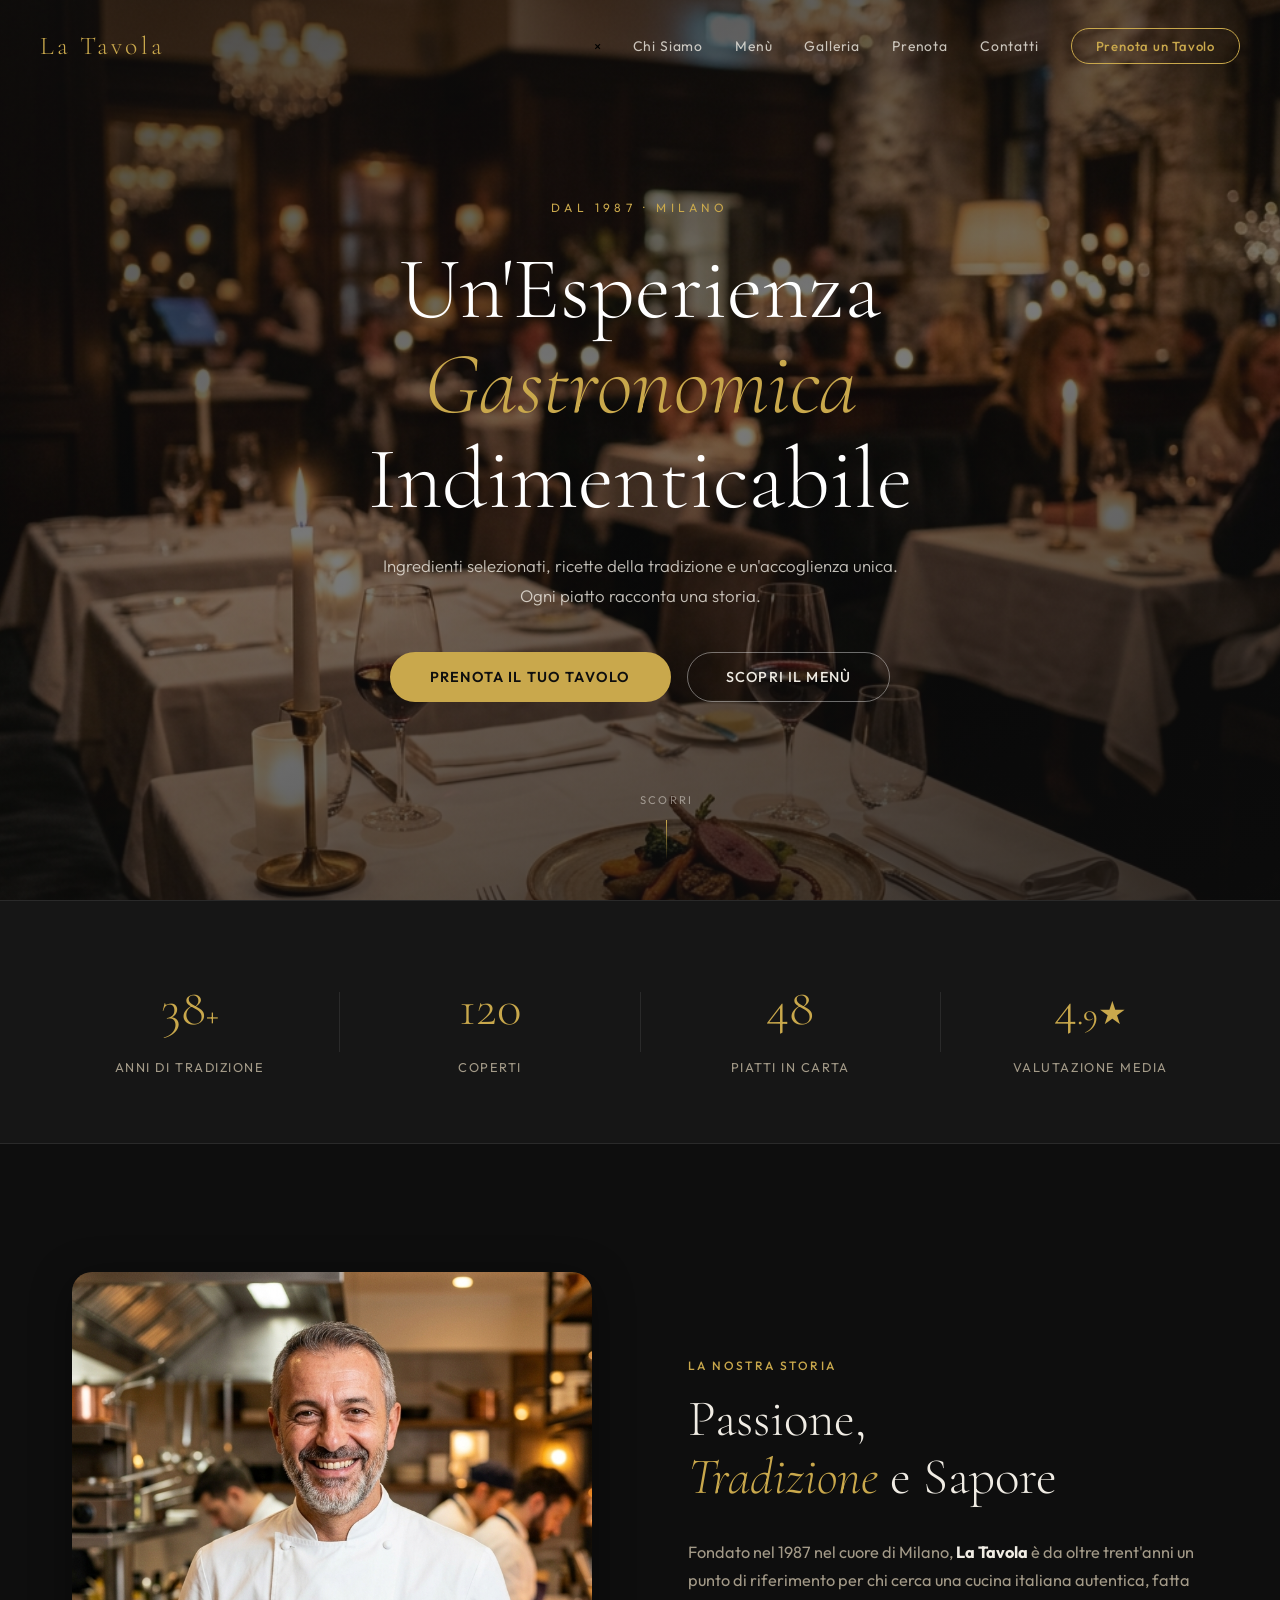
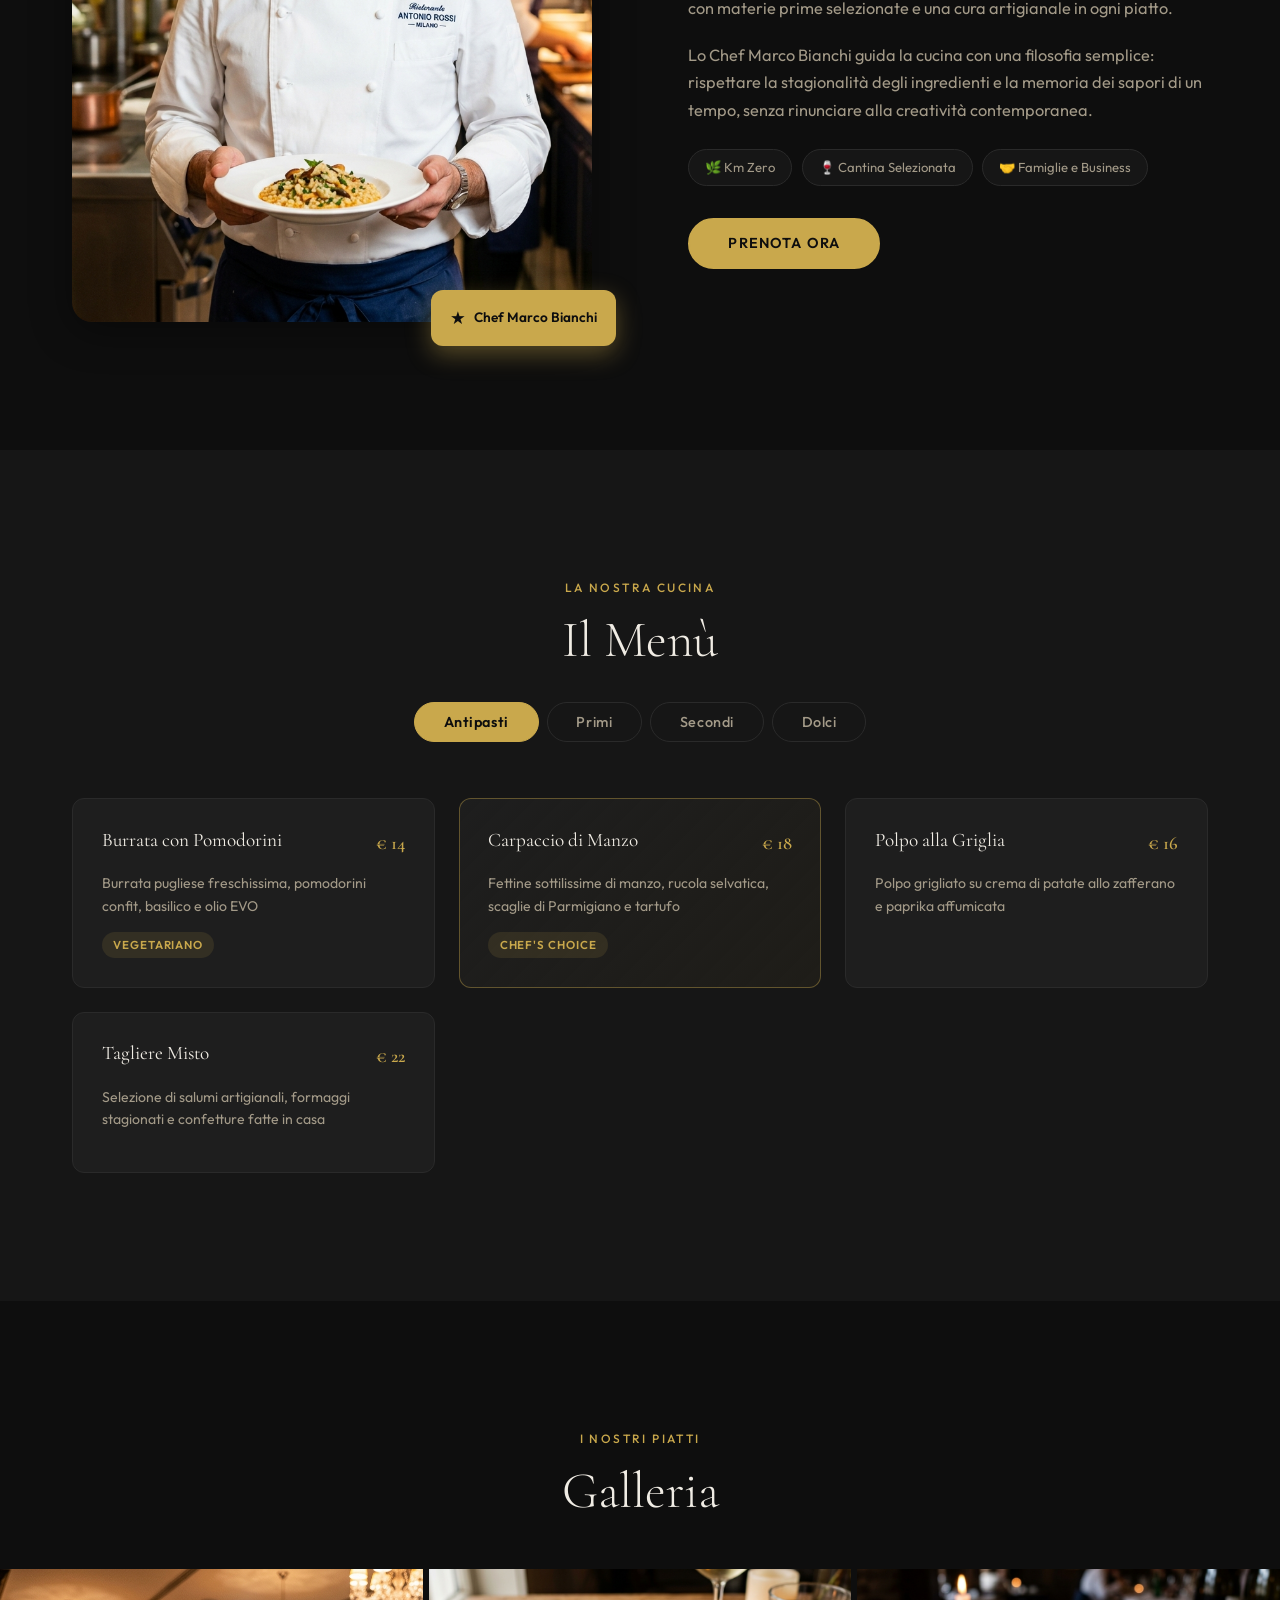
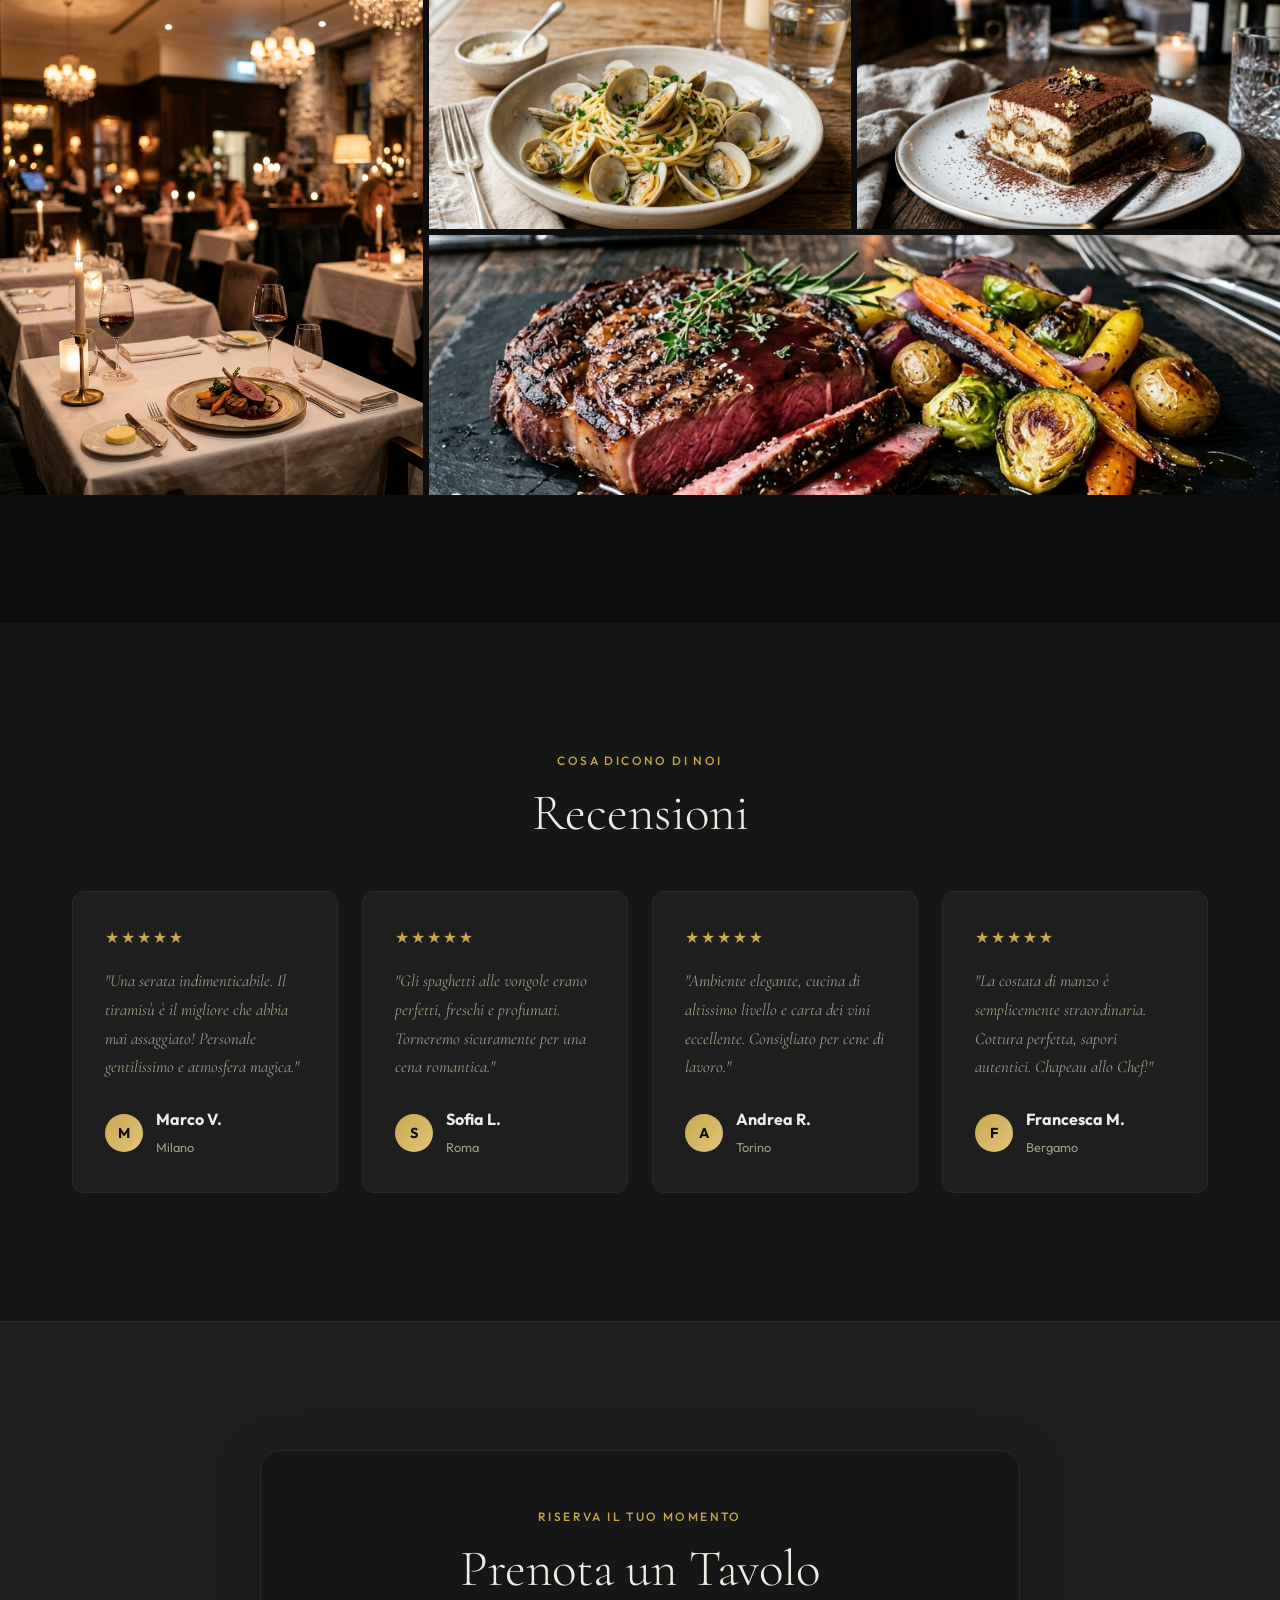
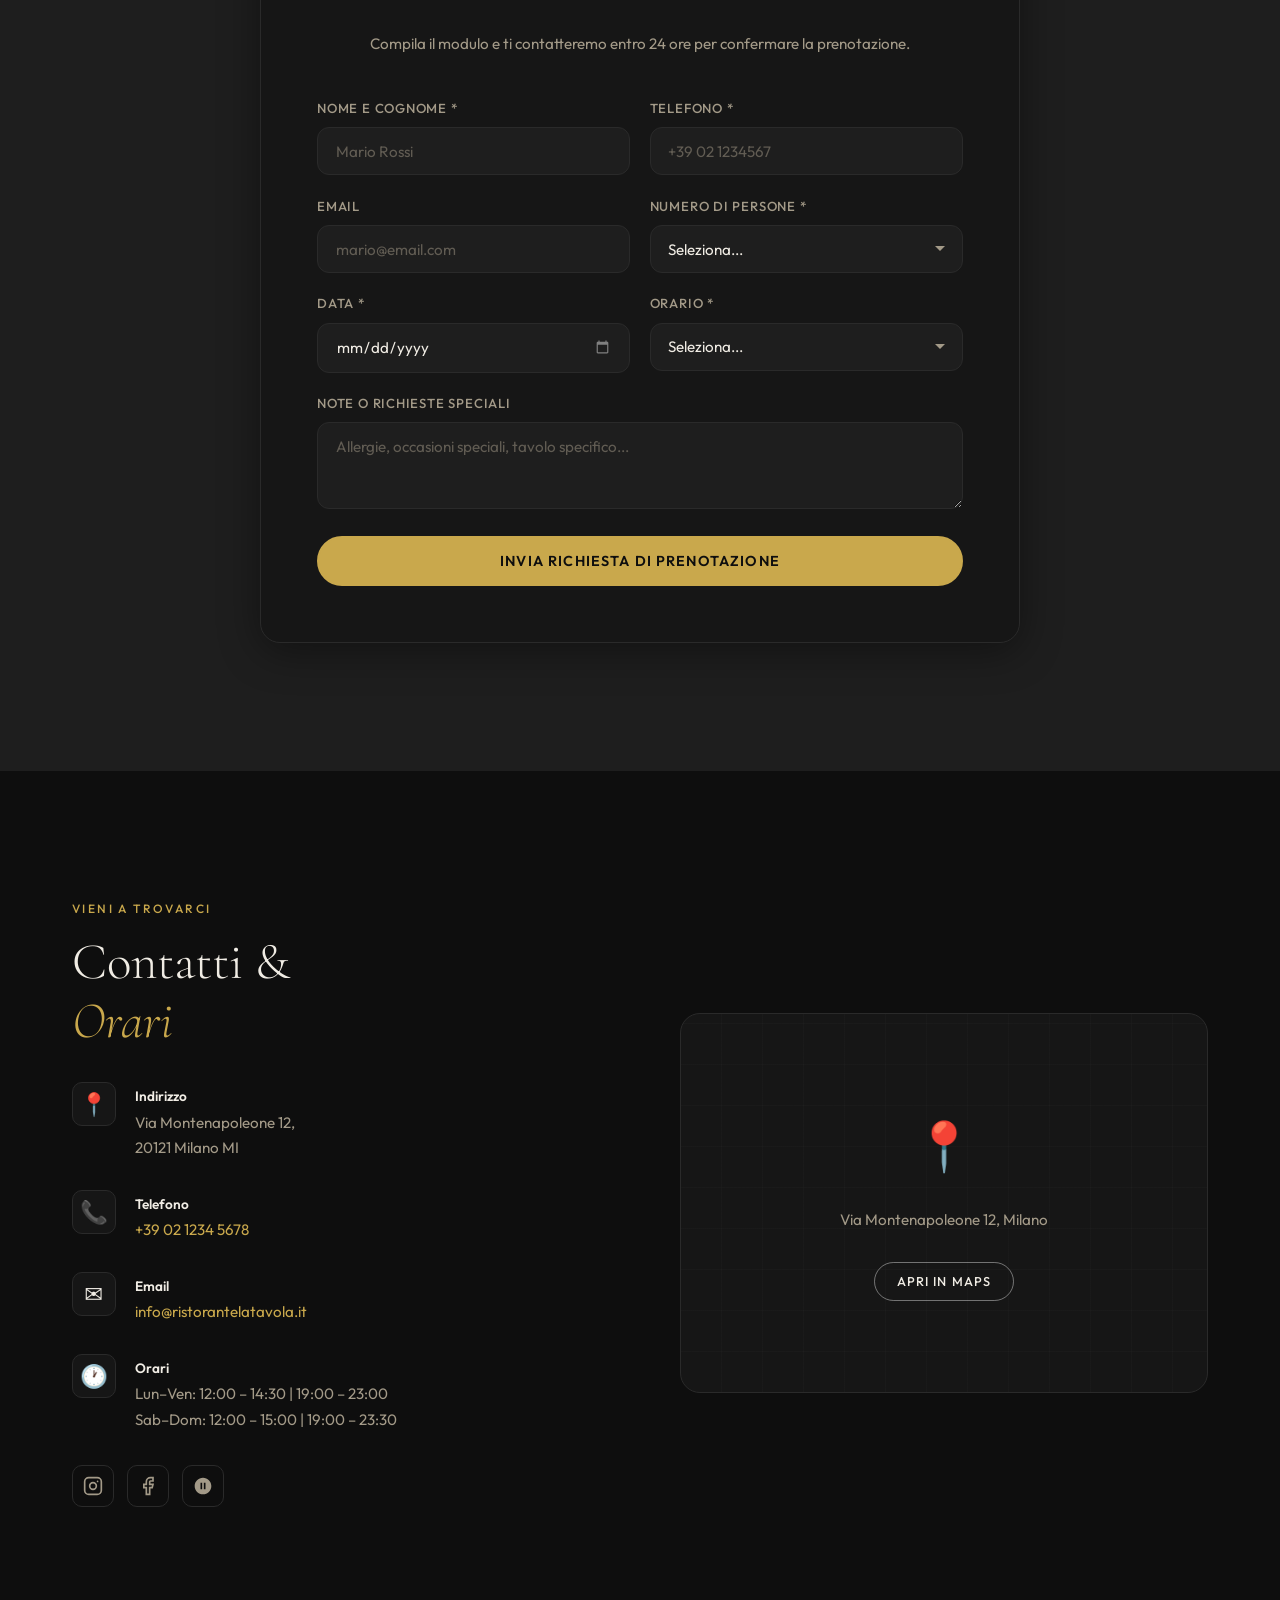
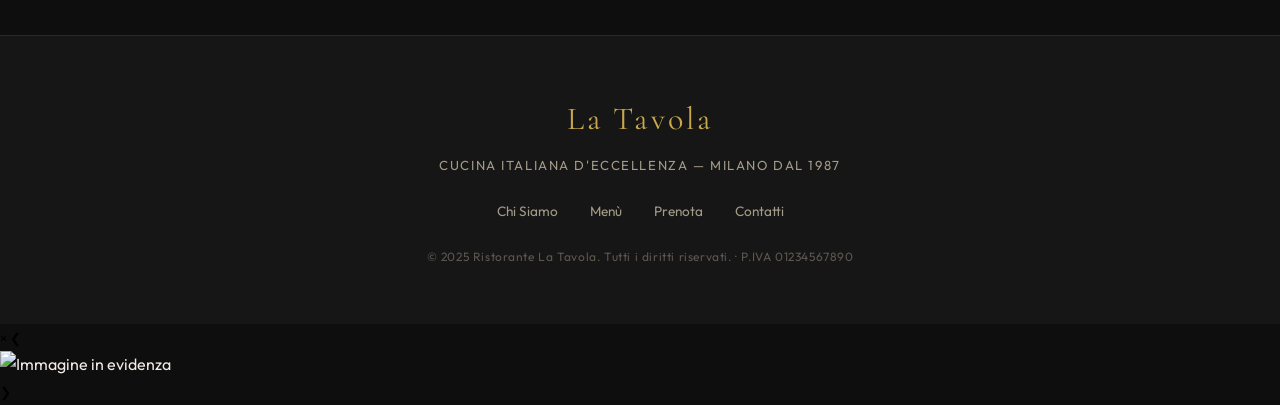
==== commit d633f0d7: "Fix: Animazione menu mobile e aggiunta tasto chiudi" ====
--- a/index.html
+++ b/index.html
@@ -17,6 +17,7 @@
     <div class="nav-inner">
       <a class="nav-logo" href="#hero">La Tavola</a>
       <ul class="nav-links" id="nav-links">
+        <button class="mobile-close" onclick="toggleMenu()" aria-label="Chiudi menu">&times;</button>
         <li><a href="#about">Chi Siamo</a></li>
         <li><a href="#menu">Menù</a></li>
         <li><a href="#gallery">Galleria</a></li>
@@ -265,19 +266,31 @@
     <div class="gallery-grid">
       <div class="gallery-item tall" onclick="openLightbox('sala')">
         <img src="images/hero.png" alt="Sala ristorante" loading="lazy" />
-        <div class="gallery-overlay"><span>La Sala</span></div>
+        <div class="gallery-overlay">
+          <span>La Sala</span>
+          <svg width="22" height="22" viewBox="0 0 24 24" fill="none" stroke="currentColor" stroke-width="2" stroke-linecap="round" stroke-linejoin="round"><path d="M15 3h6v6M9 21H3v-6M21 3l-7 7M3 21l7-7"/></svg>
+        </div>
       </div>
       <div class="gallery-item" onclick="openLightbox('vongole')">
         <img src="images/pasta.png" alt="Spaghetti alle vongole" loading="lazy" />
-        <div class="gallery-overlay"><span>Spaghetti alle Vongole</span></div>
+        <div class="gallery-overlay">
+          <span>Spaghetti alle Vongole</span>
+          <svg width="22" height="22" viewBox="0 0 24 24" fill="none" stroke="currentColor" stroke-width="2" stroke-linecap="round" stroke-linejoin="round"><path d="M15 3h6v6M9 21H3v-6M21 3l-7 7M3 21l7-7"/></svg>
+        </div>
       </div>
       <div class="gallery-item" onclick="openLightbox('tiramisu')">
         <img src="images/dessert.png" alt="Tiramisù" loading="lazy" />
-        <div class="gallery-overlay"><span>Tiramisù della Casa</span></div>
+        <div class="gallery-overlay">
+          <span>Tiramisù della Casa</span>
+          <svg width="22" height="22" viewBox="0 0 24 24" fill="none" stroke="currentColor" stroke-width="2" stroke-linecap="round" stroke-linejoin="round"><path d="M15 3h6v6M9 21H3v-6M21 3l-7 7M3 21l7-7"/></svg>
+        </div>
       </div>
       <div class="gallery-item wide" onclick="openLightbox('costata')">
         <img src="images/steak.png" alt="Costata di manzo" loading="lazy" />
-        <div class="gallery-overlay"><span>Costata di Manzo</span></div>
+        <div class="gallery-overlay">
+          <span>Costata di Manzo</span>
+          <svg width="22" height="22" viewBox="0 0 24 24" fill="none" stroke="currentColor" stroke-width="2" stroke-linecap="round" stroke-linejoin="round"><path d="M15 3h6v6M9 21H3v-6M21 3l-7 7M3 21l7-7"/></svg>
+        </div>
       </div>
     </div>
   </section>
--- a/style.css
+++ b/style.css
@@ -196,6 +196,7 @@
   gap: 5px;
   padding: 4px;
   flex-shrink: 0;
+  z-index: 1000;
 }
 .hamburger span {
   display: block;
@@ -204,6 +205,9 @@
   border-radius: 2px;
   transition: var(--transition);
 }
+.hamburger.open span:nth-child(1) { transform: translateY(7px) rotate(45deg); background: var(--gold); }
+.hamburger.open span:nth-child(2) { opacity: 0; }
+.hamburger.open span:nth-child(3) { transform: translateY(-7px) rotate(-45deg); background: var(--gold); }
 
 /* ─────────────────────────────────────────────────────────────────────────
    HERO
@@ -579,19 +583,32 @@
 .gallery-overlay {
   position: absolute;
   inset: 0;
-  background: linear-gradient(to top, rgba(14,14,14,.8) 0%, transparent 60%);
+  background: linear-gradient(to top, rgba(14,14,14,.9) 0%, rgba(14,14,14,.4) 40%, transparent 100%);
   display: flex;
   align-items: flex-end;
-  padding: 1.2rem;
+  justify-content: space-between;
+  padding: 1.5rem;
   opacity: 0;
-  transition: opacity .35s;
+  transition: opacity .4s ease;
 }
 .gallery-item:hover .gallery-overlay { opacity: 1; }
 .gallery-overlay span {
   font-family: var(--ff-serif);
-  font-size: 1.1rem;
+  font-size: 1.15rem;
   color: var(--white);
-}
+  transform: translateY(10px);
+  transition: transform .4s ease;
+}
+.gallery-overlay svg {
+  color: var(--gold);
+  transform: translateY(10px) scale(0.9);
+  transition: transform .4s ease, color .2s;
+}
+.gallery-item:hover .gallery-overlay span,
+.gallery-item:hover .gallery-overlay svg {
+  transform: translateY(0) scale(1);
+}
+.gallery-overlay svg:hover { color: var(--white); }
 
 /* ─────────────────────────────────────────────────────────────────────────
    REVIEWS
@@ -902,23 +919,42 @@
   .gallery-item.tall  { grid-row: span 1; }
   .gallery-item.wide  { grid-column: span 2; }
   .stat-divider { display: none; }
+  .mobile-close { display: none; }
 }
 
 @media (max-width: 700px) {
   .nav-links, .nav-cta { display: none; }
-  .hamburger { display: flex; }
+  .hamburger { display: flex; z-index: 2000; }
   .nav-links.open {
     display: flex;
     flex-direction: column;
     position: fixed;
     top: 0; left: 0; right: 0; bottom: 0;
     background: rgba(14,14,14,.98);
+    backdrop-filter: blur(18px);
     justify-content: center;
     align-items: center;
     gap: 2rem;
-    z-index: 999;
+    z-index: 1500;
   }
-  .nav-links.open a { font-size: 1.4rem; }
+  .nav-links.open a { font-size: 1.6rem; }
+  .nav-links.open a::after { display: none; }
+  
+  .mobile-close {
+    display: block;
+    position: absolute;
+    top: 1.5rem;
+    right: 1.5rem;
+    background: transparent;
+    border: none;
+    color: var(--white);
+    font-size: 3.5rem;
+    line-height: 1;
+    cursor: pointer;
+    transition: color .2s;
+  }
+  .mobile-close:hover { color: var(--gold); }
+  
   .form-row  { grid-template-columns: 1fr; }
   .reservation-box { padding: 2rem 1.5rem; }
   .gallery-grid { grid-template-columns: 1fr; }
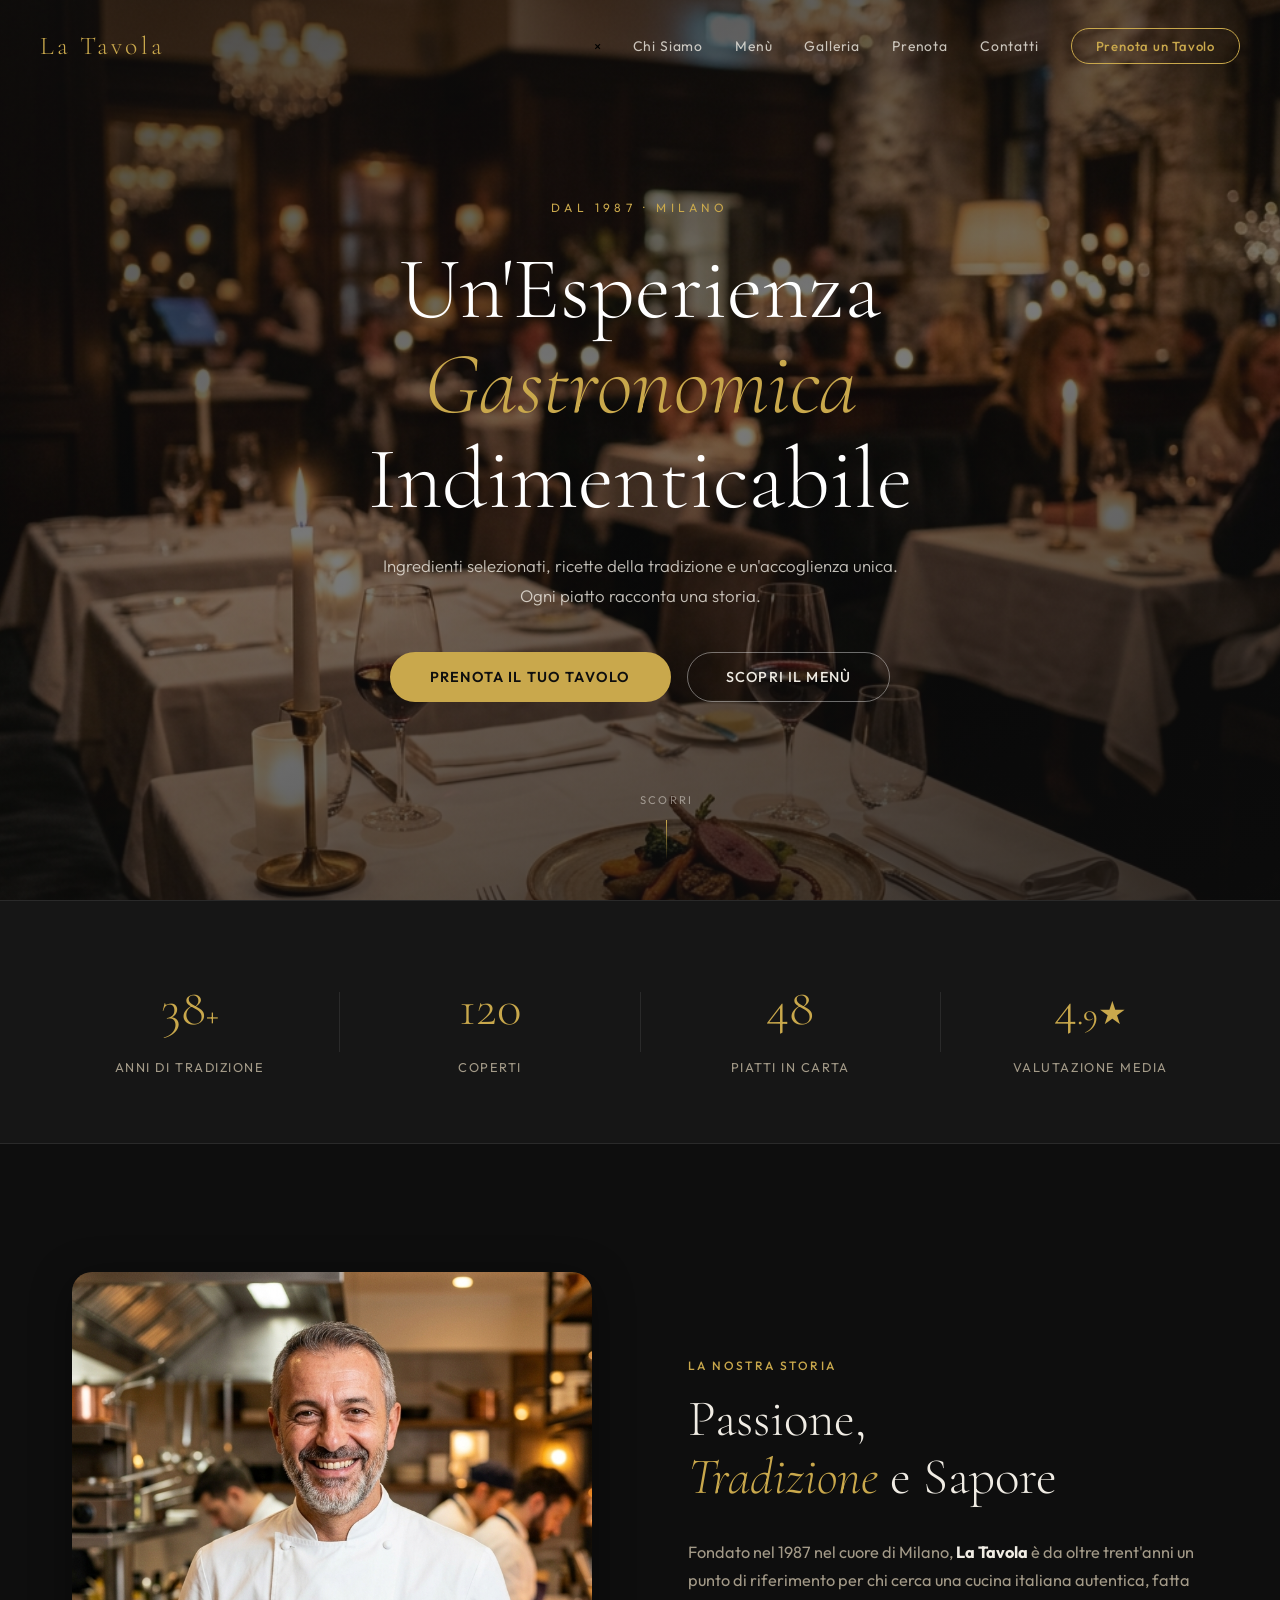
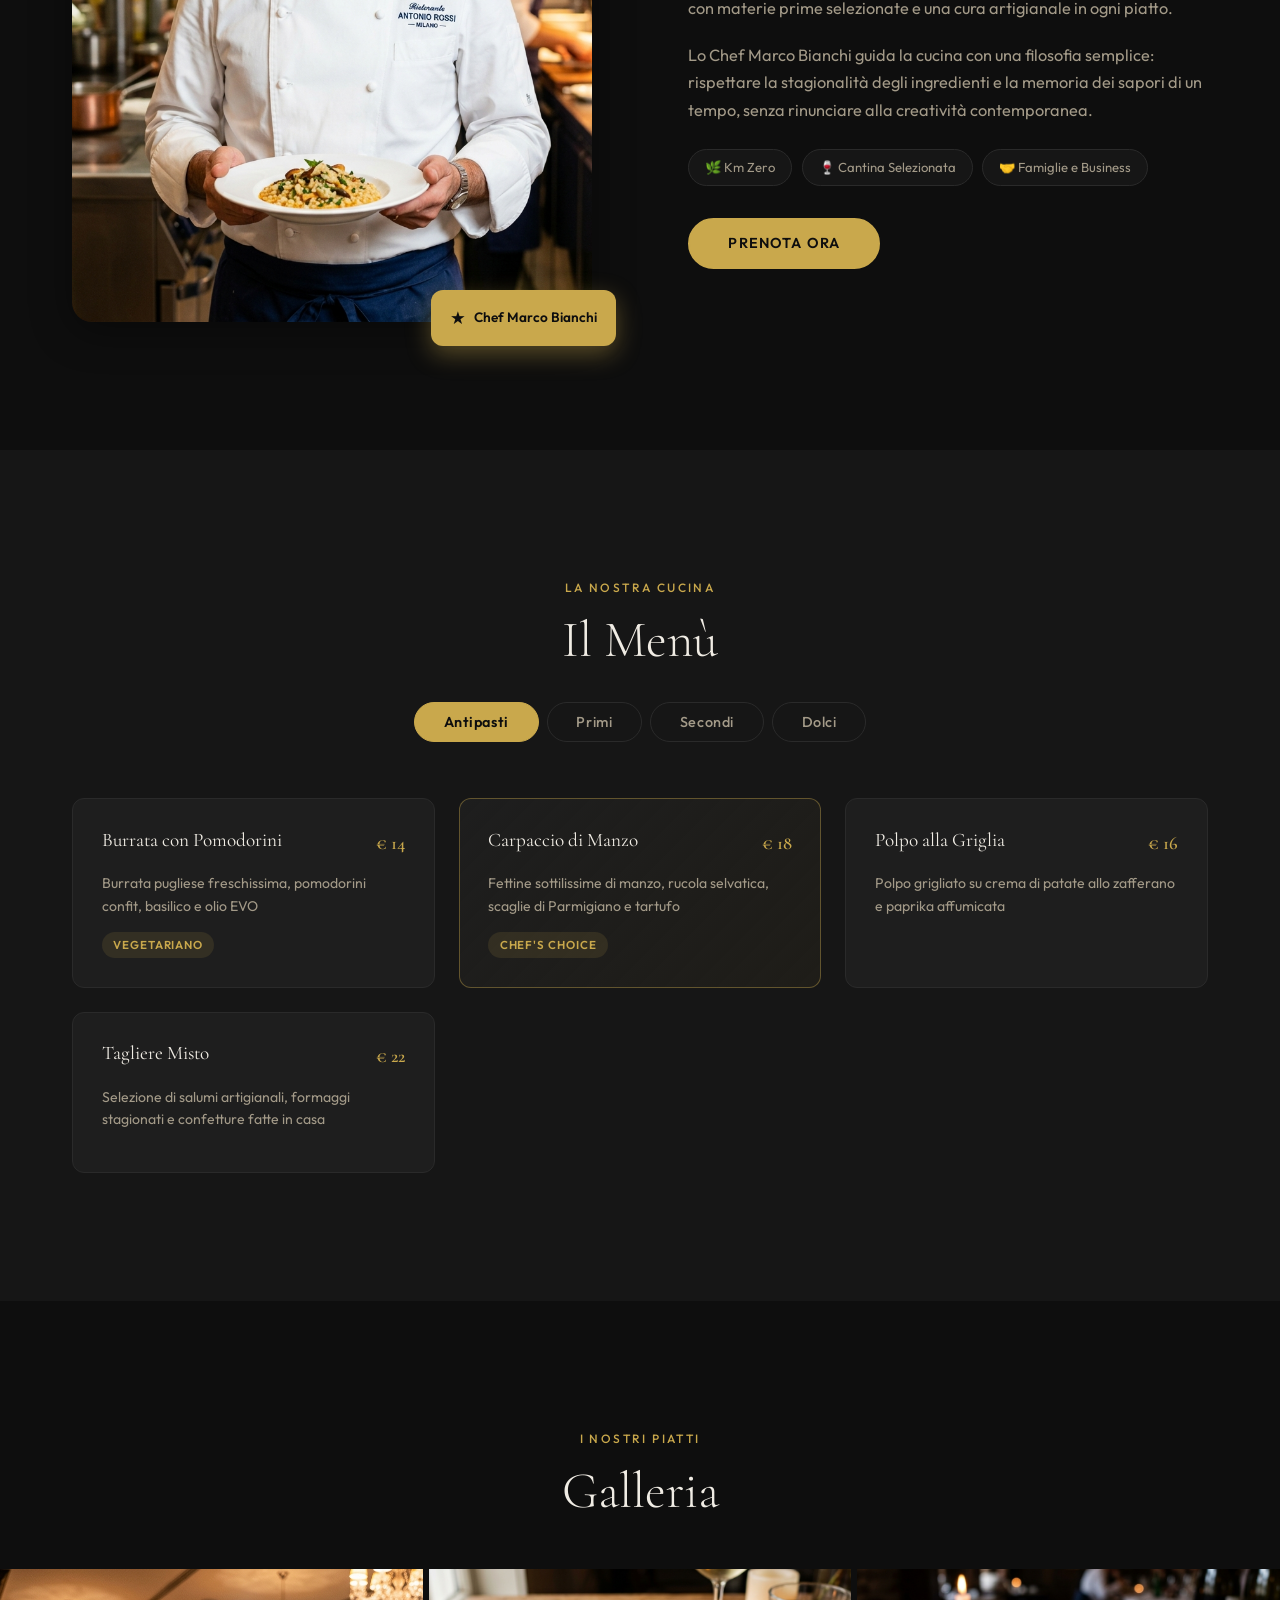
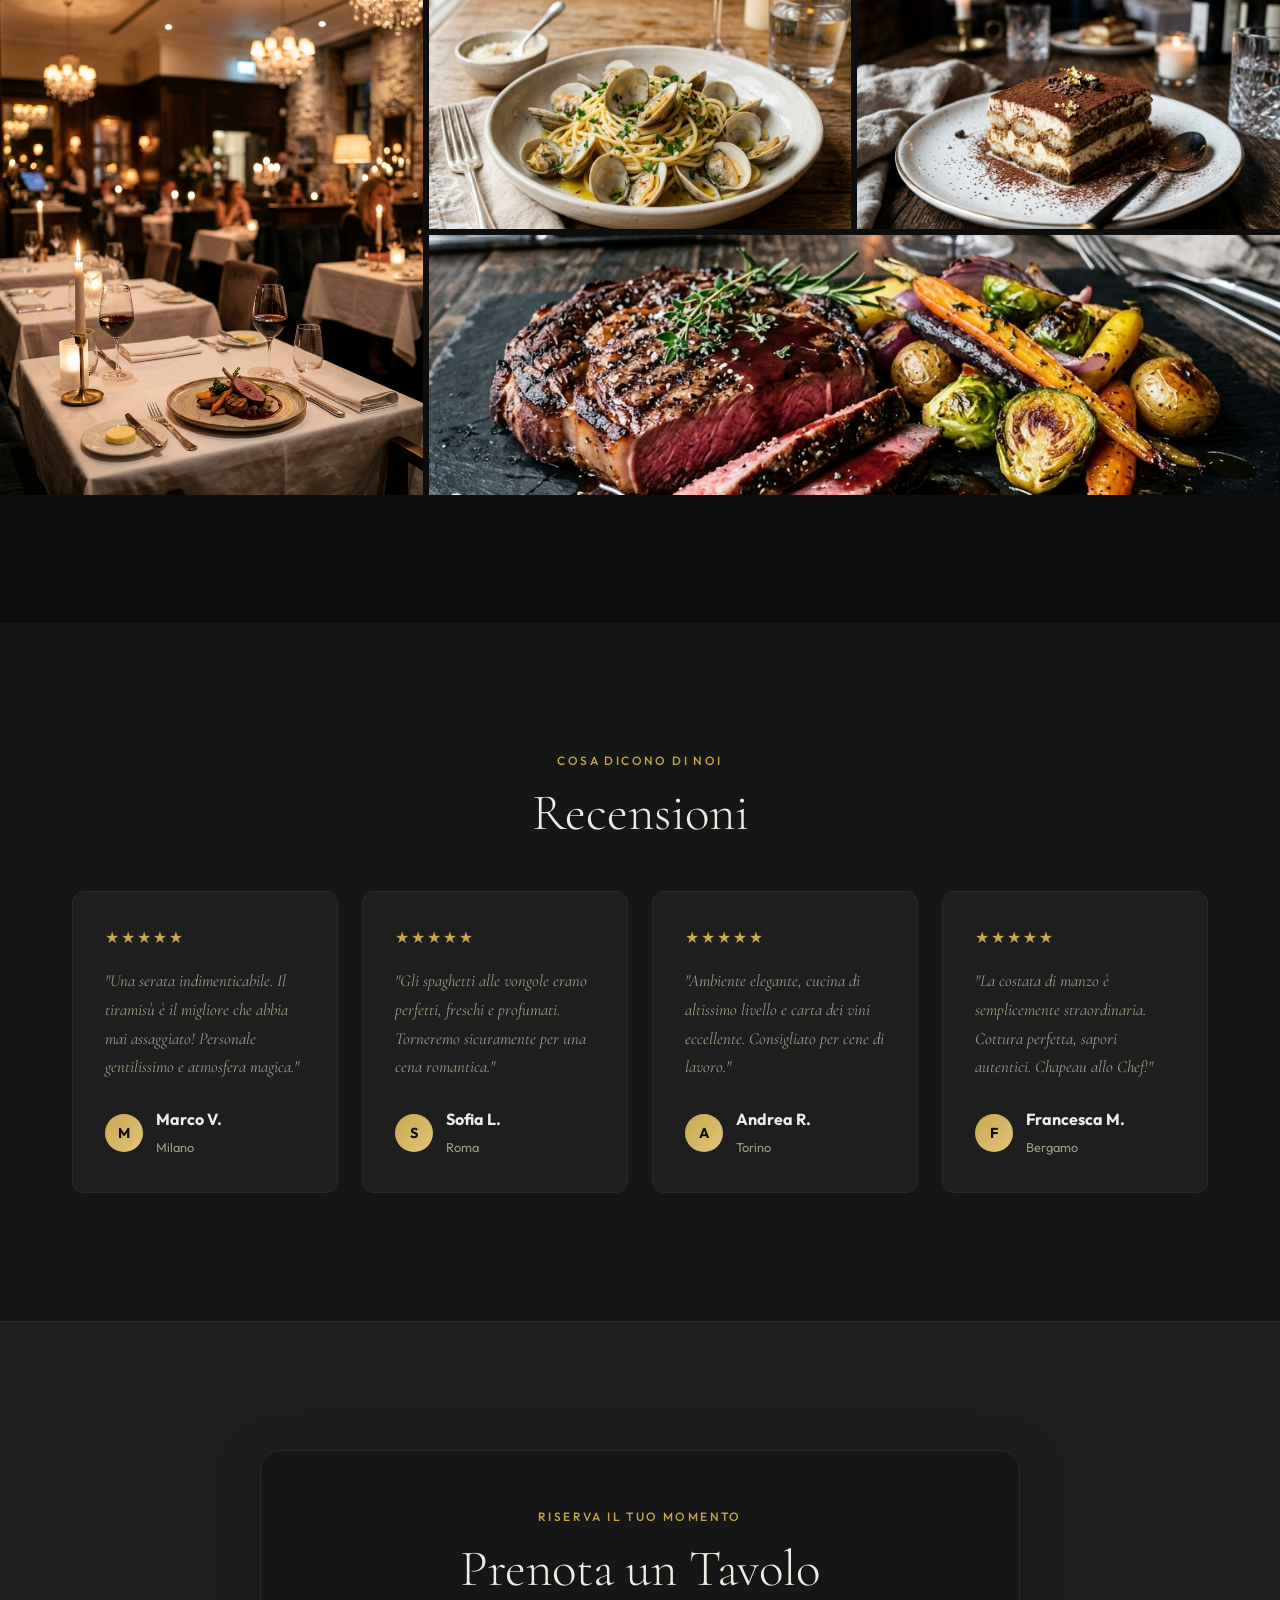
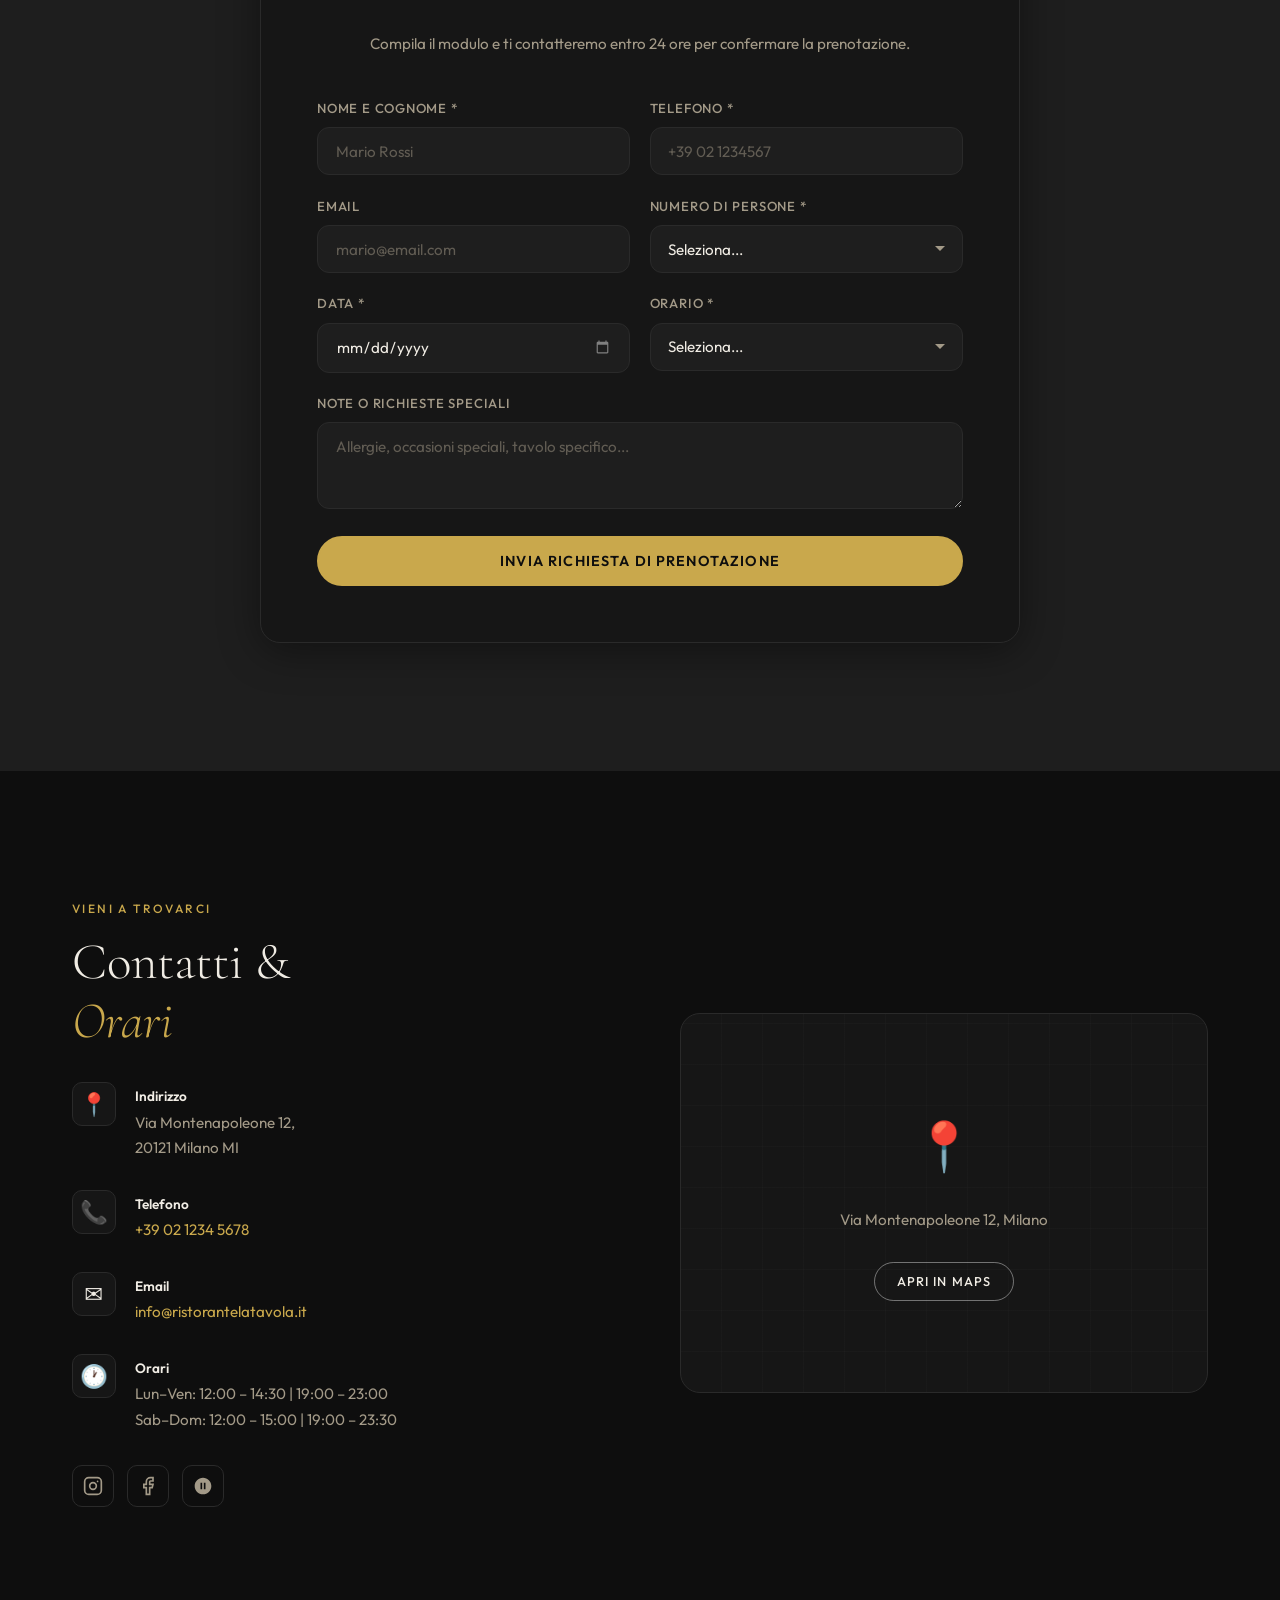
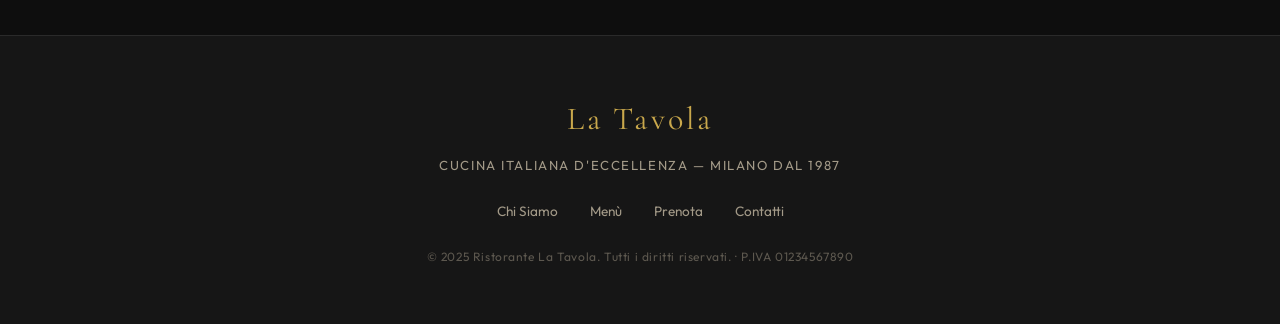
==== commit 54f9d642: "Fix: aggiunto cache buster per forzare agg. popup" ====
--- a/index.html
+++ b/index.html
@@ -8,7 +8,7 @@
   <link rel="preconnect" href="https://fonts.googleapis.com" />
   <link rel="preconnect" href="https://fonts.gstatic.com" crossorigin />
   <link href="https://fonts.googleapis.com/css2?family=Cormorant+Garamond:ital,wght@0,300;0,400;0,600;1,300;1,400&family=Outfit:wght@300;400;500;600&display=swap" rel="stylesheet" />
-  <link rel="stylesheet" href="style.css" />
+  <link rel="stylesheet" href="style.css?v=3" />
 </head>
 <body>
 
@@ -500,6 +500,6 @@
     </div>
   </div>
 
-  <script src="script.js"></script>
+  <script src="script.js?v=3"></script>
 </body>
 </html>
--- a/style.css
+++ b/style.css
@@ -962,3 +962,101 @@
   .gallery-item { height: 220px; }
   .hero-actions { flex-direction: column; align-items: center; }
 }
+
+/* ─────────────────────────────────────────────────────────────────────────
+   LIGHTBOX
+───────────────────────────────────────────────────────────────────────── */
+.lightbox {
+  position: fixed;
+  top: 0; left: 0; right: 0; bottom: 0;
+  z-index: 2000;
+  display: flex;
+  align-items: center;
+  justify-content: center;
+  visibility: hidden;
+  opacity: 0;
+  transition: opacity .3s, visibility .3s;
+}
+.lightbox.active {
+  visibility: visible;
+  opacity: 1;
+}
+.lightbox-overlay {
+  position: absolute;
+  top: 0; left: 0; right: 0; bottom: 0;
+  background: rgba(14,14,14,.95);
+  backdrop-filter: blur(8px);
+  -webkit-backdrop-filter: blur(8px);
+  cursor: pointer;
+}
+.lightbox-content {
+  position: relative;
+  z-index: 2001;
+  max-width: 90vw;
+  max-height: 85vh;
+  display: flex;
+  flex-direction: column;
+  align-items: center;
+}
+.lightbox-content img {
+  max-height: 75vh;
+  width: auto;
+  max-width: 100%;
+  border-radius: var(--radius);
+  box-shadow: var(--shadow);
+  user-select: none;
+}
+.lightbox-close {
+  position: absolute;
+  top: -40px;
+  right: -0px;
+  background: transparent;
+  border: none;
+  color: var(--white);
+  font-size: 2.8rem;
+  line-height: 1;
+  cursor: pointer;
+  transition: color .2s;
+  padding: 0;
+}
+.lightbox-close:hover { color: var(--gold); }
+
+.lightbox-prev, .lightbox-next {
+  position: absolute;
+  top: 50%;
+  transform: translateY(-50%);
+  background: rgba(14,14,14,.6);
+  color: var(--white);
+  border: 1px solid var(--dark-4);
+  width: 48px;
+  height: 48px;
+  border-radius: 50%;
+  display: flex;
+  align-items: center;
+  justify-content: center;
+  font-size: 1.2rem;
+  cursor: pointer;
+  transition: var(--transition);
+  display: none;
+}
+.lightbox-prev:hover, .lightbox-next:hover {
+  background: var(--gold);
+  color: var(--dark);
+  border-color: var(--gold);
+}
+.lightbox-prev { left: -60px; }
+.lightbox-next { right: -60px; }
+
+.lightbox-caption {
+  font-family: var(--ff-serif);
+  font-size: 1.2rem;
+  color: var(--gold);
+  margin-top: 1rem;
+  text-align: center;
+  min-height: 1.5rem;
+}
+
+@media (max-width: 768px) {
+  .lightbox-prev { left: 10px; }
+  .lightbox-next { right: 10px; }
+}
